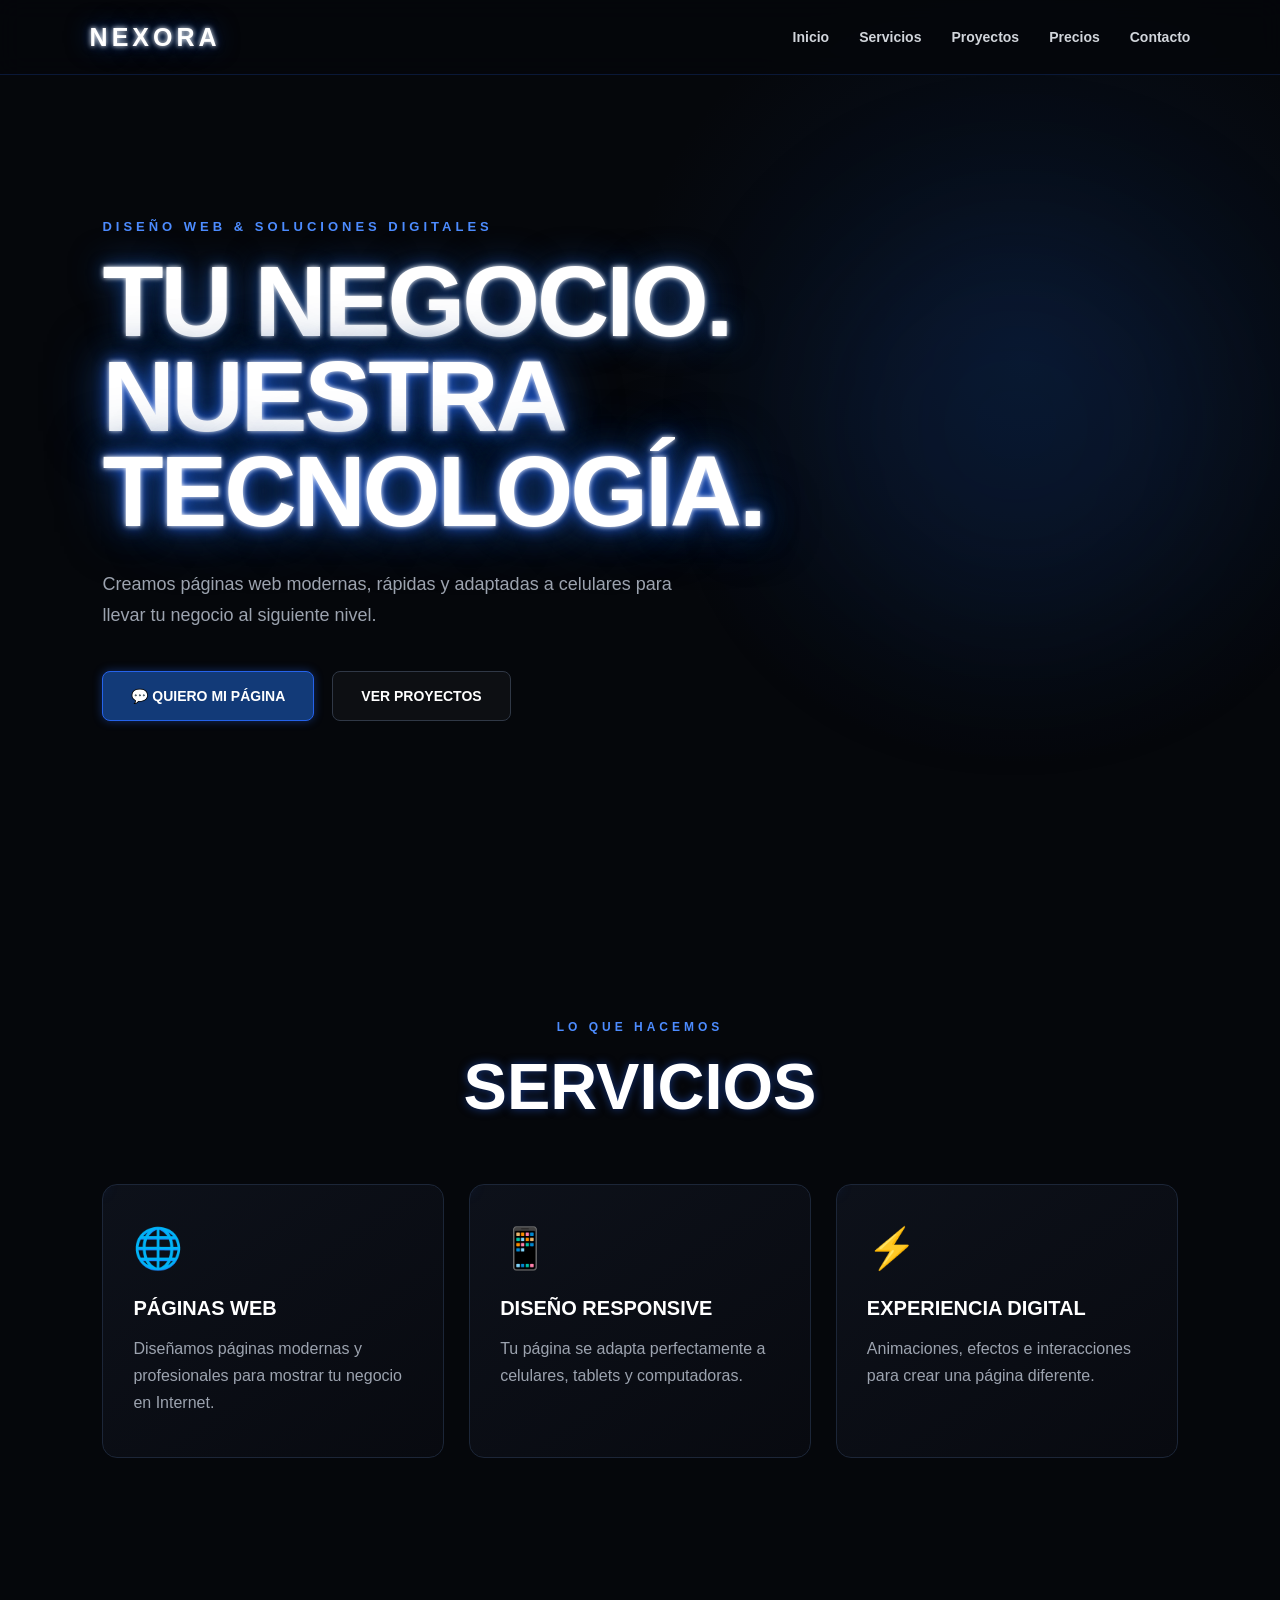
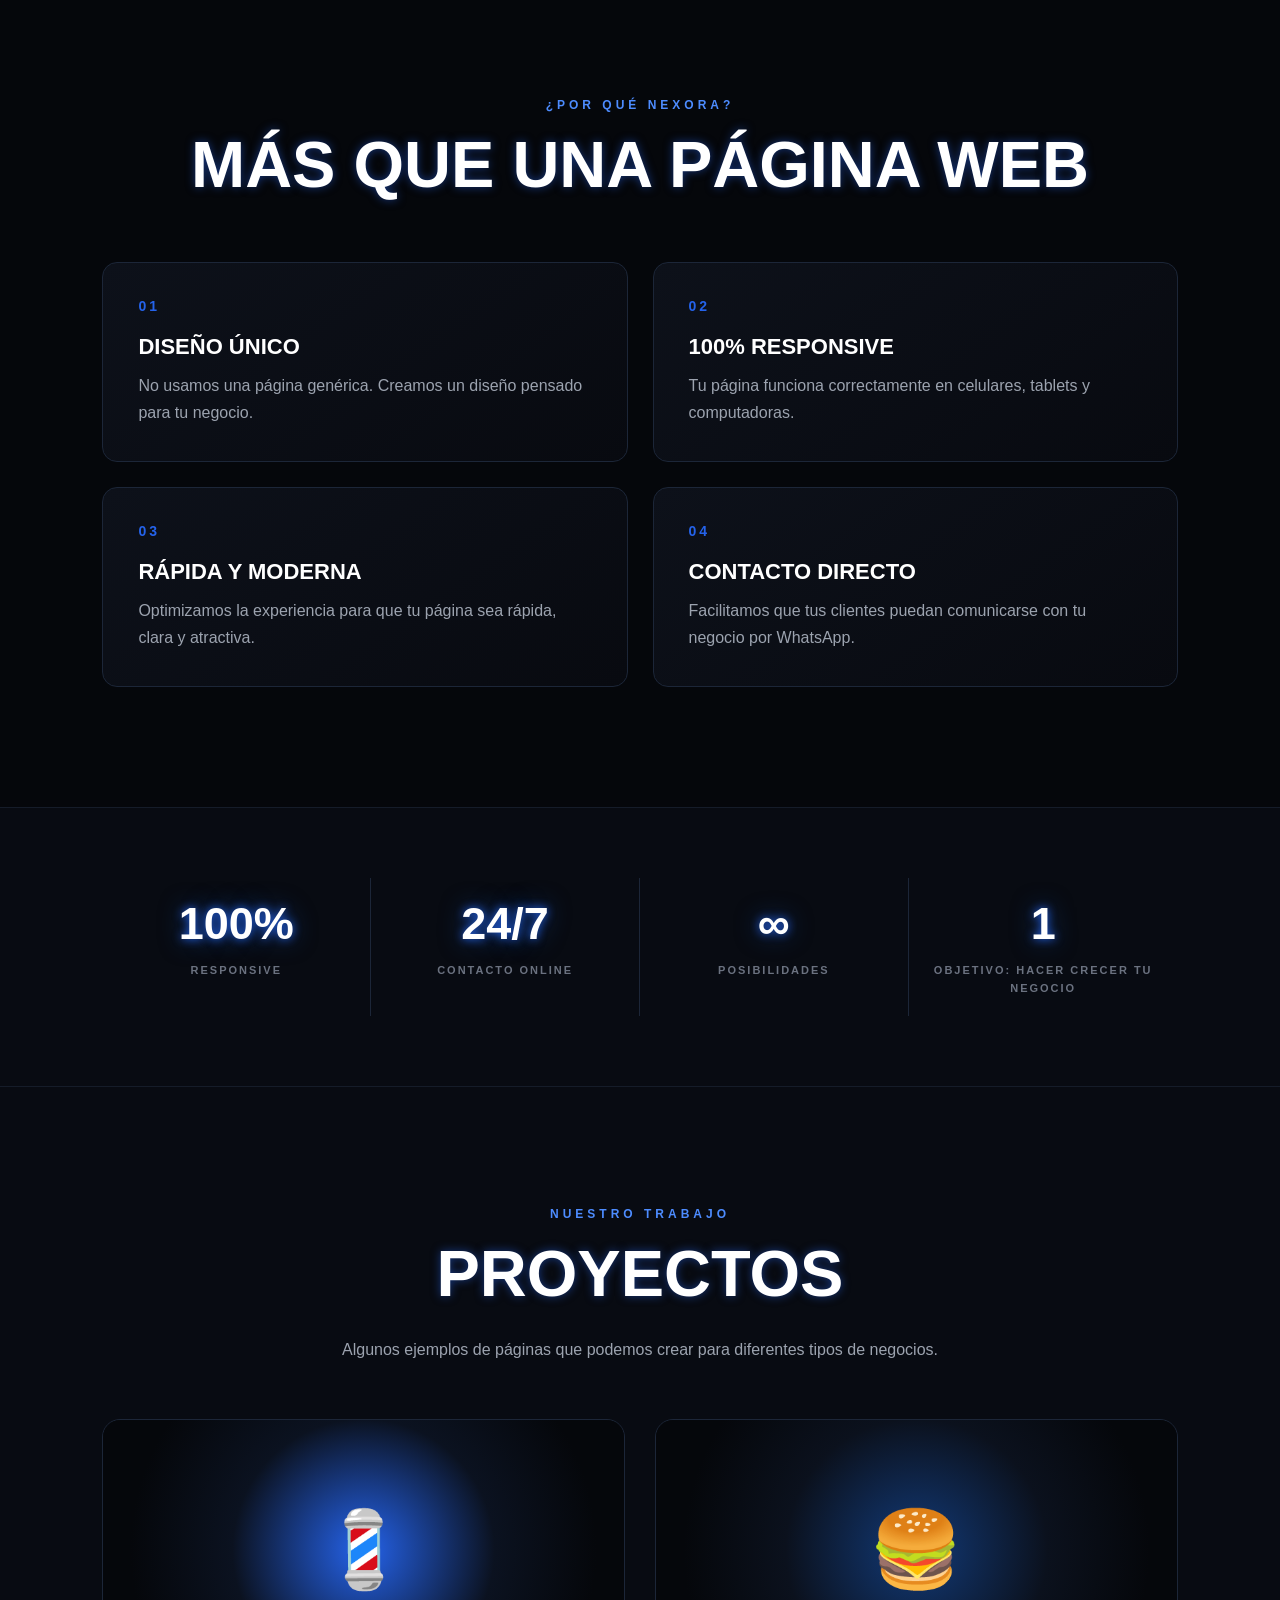
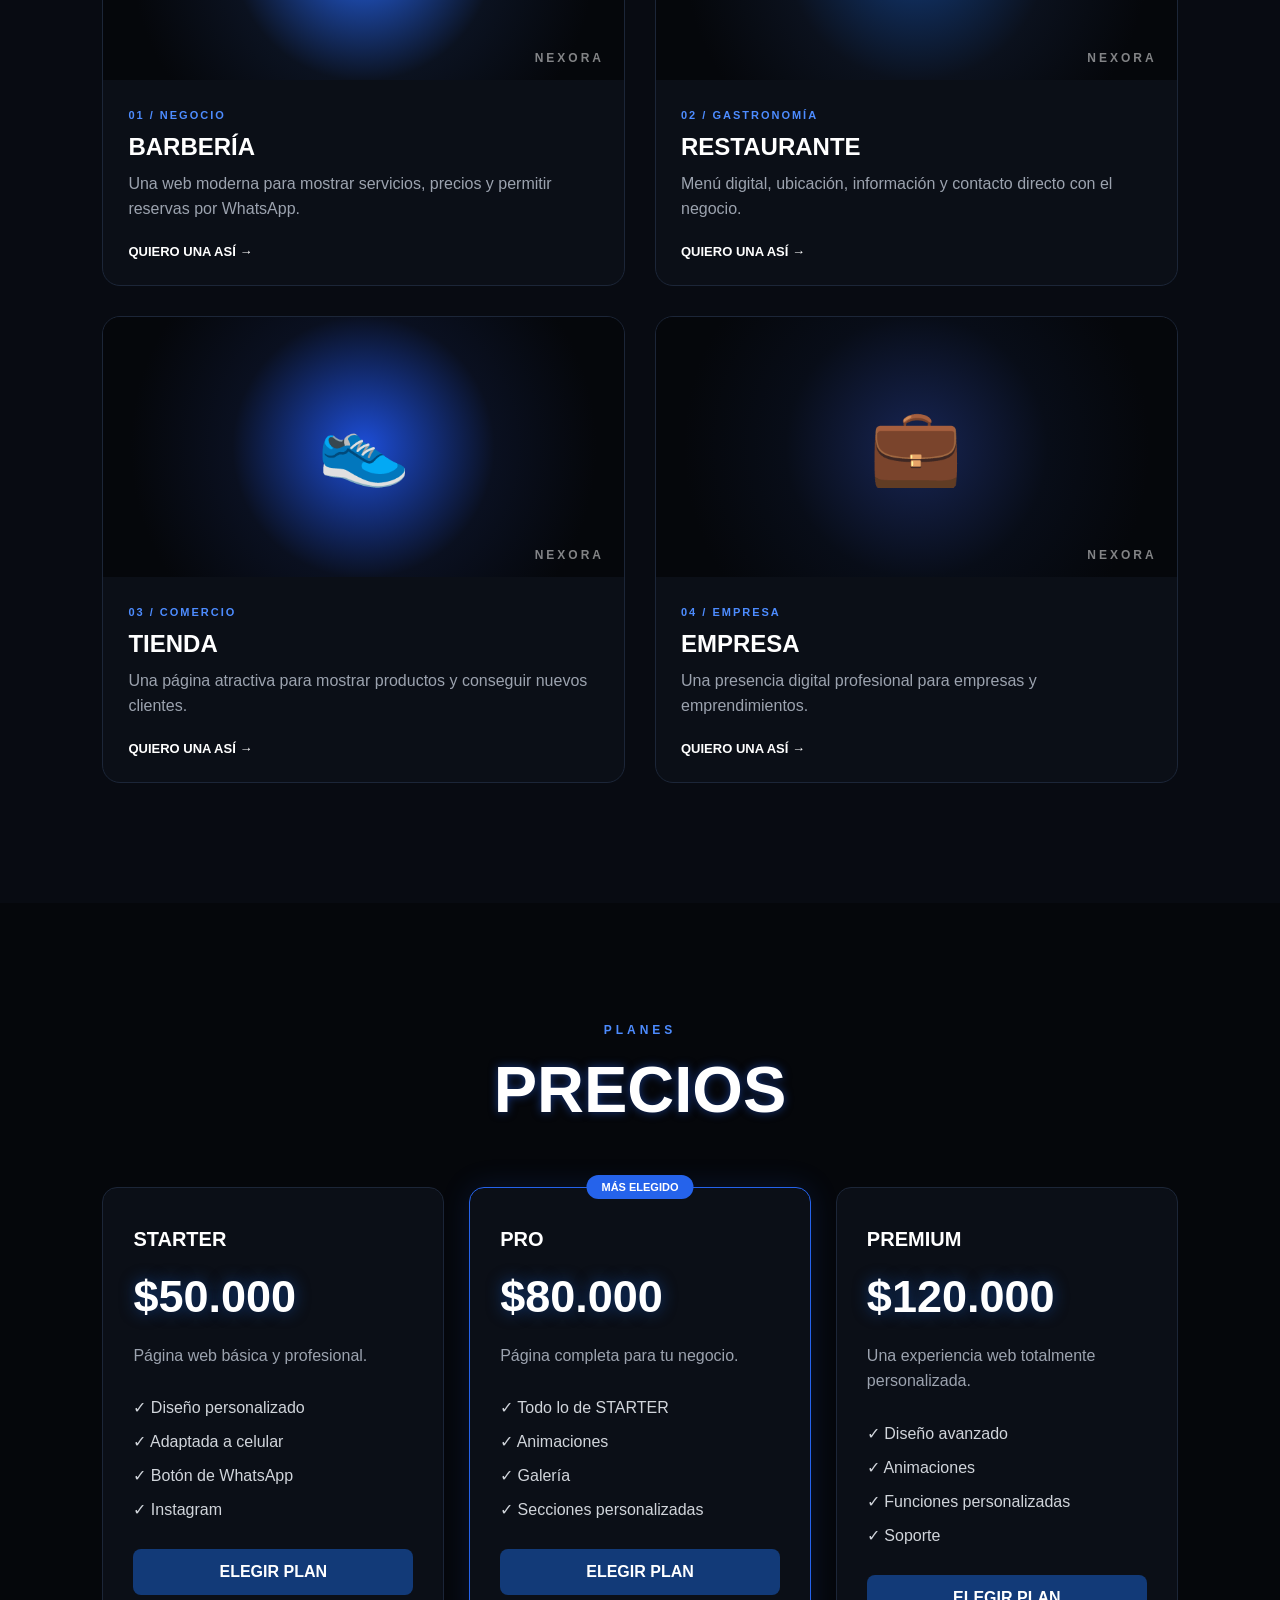
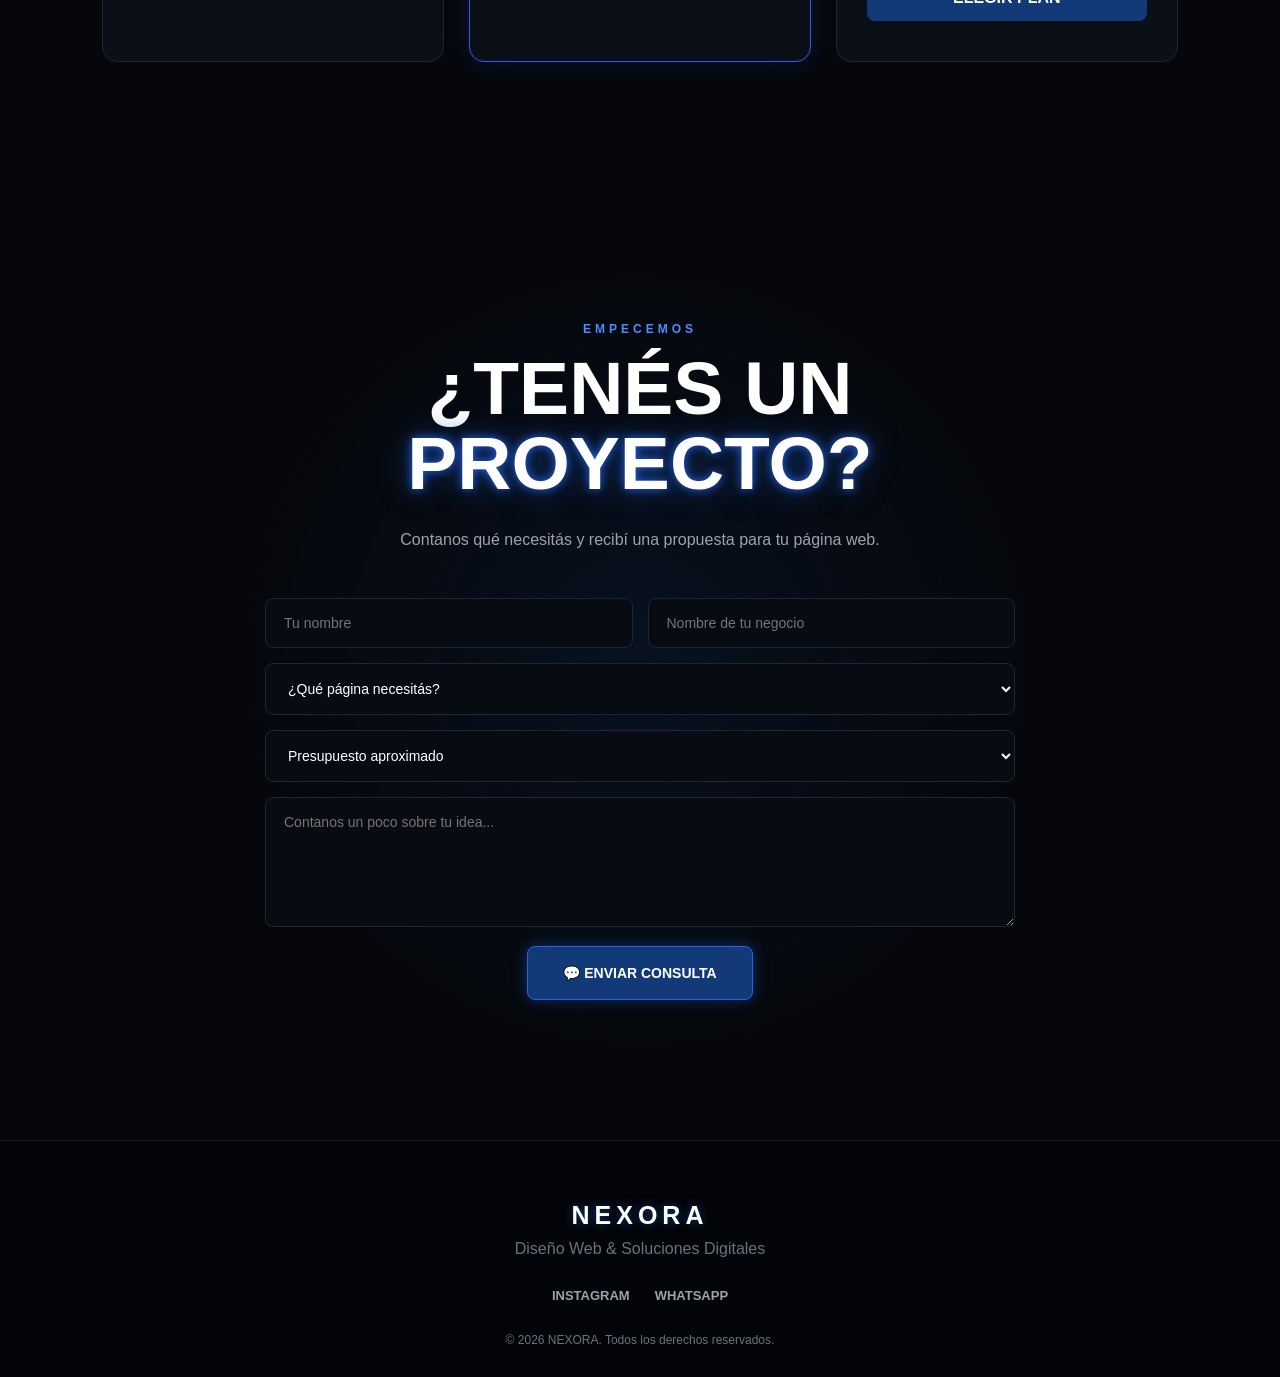
==== index.html @ 22aa5ec2 "Add files via upload" ====
<!DOCTYPE html>
<html lang="es">
<head>
    <meta charset="UTF-8">
    <meta name="viewport" content="width=device-width, initial-scale=1.0">

    <title>NEXORA | Diseño Web</title>

    <link rel="stylesheet" href="style.css">
</head>

<body>

    <!-- MENÚ -->
<header class="navbar">

    <a href="#inicio" class="logo">
        NEXORA
    </a>

    <button class="menu-toggle" id="menu-toggle">
        ☰
    </button>

    <nav id="menu">

        <a href="#inicio">Inicio</a>
        <a href="#servicios">Servicios</a>
        <a href="#proyectos">Proyectos</a>
        <a href="#precios">Precios</a>
        <a href="#contacto">Contacto</a>

    </nav>

</header>


    <!-- INICIO -->
    <main>

        <section id="inicio" class="hero">

            <div class="hero-content">

                <p class="mini-title">
                    DISEÑO WEB & SOLUCIONES DIGITALES
                </p>

                <h1>
                    TU NEGOCIO.
                    <br>
                    <span>NUESTRA TECNOLOGÍA.</span>
                </h1>

                <p class="hero-text">
                    Creamos páginas web modernas, rápidas y
                    adaptadas a celulares para llevar tu negocio
                    al siguiente nivel.
                </p>

                <div class="hero-buttons">

                    <a
                        href="https://wa.me/543813929798?text=Hola%20NEXORA,%20estoy%20interesado%20en%20crear%20una%20página%20web."
                        class="btn btn-primary"
                        target="_blank">
                        💬 QUIERO MI PÁGINA
                    </a>

                    <a href="#proyectos" class="btn btn-secondary">
                        VER PROYECTOS
                    </a>

                </div>

            </div>

            <div class="hero-glow"></div>

        </section>


        <!-- SERVICIOS -->
        <section id="servicios" class="section">

            <p class="section-label">
                LO QUE HACEMOS
            </p>

            <h2>
                SERVICIOS
            </h2>

            <div class="cards">

                <article class="card">

                    <div class="card-icon">🌐</div>

                    <h3>PÁGINAS WEB</h3>

                    <p>
                        Diseñamos páginas modernas y profesionales
                        para mostrar tu negocio en Internet.
                    </p>

                </article>


                <article class="card">

                    <div class="card-icon">📱</div>

                    <h3>DISEÑO RESPONSIVE</h3>

                    <p>
                        Tu página se adapta perfectamente a celulares,
                        tablets y computadoras.
                    </p>

                </article>


                <article class="card">

                    <div class="card-icon">⚡</div>

                    <h3>EXPERIENCIA DIGITAL</h3>

                    <p>
                        Animaciones, efectos e interacciones para
                        crear una página diferente.
                    </p>

                </article>

            </div>

        </section>

<!-- POR QUÉ NEXORA -->
<section id="ventajas" class="section advantages">

    <p class="section-label">
        ¿POR QUÉ NEXORA?
    </p>

    <h2>
        MÁS QUE UNA PÁGINA WEB
    </h2>

    <div class="advantages-grid">

        <article class="advantage">
            <div class="advantage-number">01</div>
            <h3>DISEÑO ÚNICO</h3>
            <p>
                No usamos una página genérica.
                Creamos un diseño pensado para tu negocio.
            </p>
        </article>

        <article class="advantage">
            <div class="advantage-number">02</div>
            <h3>100% RESPONSIVE</h3>
            <p>
                Tu página funciona correctamente en celulares,
                tablets y computadoras.
            </p>
        </article>

        <article class="advantage">
            <div class="advantage-number">03</div>
            <h3>RÁPIDA Y MODERNA</h3>
            <p>
                Optimizamos la experiencia para que tu página
                sea rápida, clara y atractiva.
            </p>
        </article>

        <article class="advantage">
            <div class="advantage-number">04</div>
            <h3>CONTACTO DIRECTO</h3>
            <p>
                Facilitamos que tus clientes puedan comunicarse
                con tu negocio por WhatsApp.
            </p>
        </article>

    </div>

</section>

<!-- ESTADÍSTICAS -->
<section class="stats">

    <div class="stat">
        <strong>100%</strong>
        <span>RESPONSIVE</span>
    </div>

    <div class="stat">
        <strong>24/7</strong>
        <span>CONTACTO ONLINE</span>
    </div>

    <div class="stat">
        <strong>∞</strong>
        <span>POSIBILIDADES</span>
    </div>

    <div class="stat">
        <strong>1</strong>
        <span>OBJETIVO: HACER CRECER TU NEGOCIO</span>
    </div>

</section>

        <!-- PROYECTOS -->
        <section id="proyectos" class="section projects">

    <p class="section-label">
        NUESTRO TRABAJO
    </p>

    <h2>
        PROYECTOS
    </h2>

    <p class="projects-description">
        Algunos ejemplos de páginas que podemos crear para diferentes tipos de negocios.
    </p>

    <div class="projects-grid">

        <article class="project">
            <div class="project-image barber">
                💈
            </div>

            <div class="project-content">
                <span>01 / NEGOCIO</span>
                <h3>BARBERÍA</h3>

                <p>
                    Una web moderna para mostrar servicios,
                    precios y permitir reservas por WhatsApp.
                </p>

                <a href="#contacto">
                    QUIERO UNA ASÍ →
                </a>
            </div>
        </article>


        <article class="project">
            <div class="project-image restaurant">
                🍔
            </div>

            <div class="project-content">
                <span>02 / GASTRONOMÍA</span>
                <h3>RESTAURANTE</h3>

                <p>
                    Menú digital, ubicación, información
                    y contacto directo con el negocio.
                </p>

                <a href="#contacto">
                    QUIERO UNA ASÍ →
                </a>
            </div>
        </article>


        <article class="project">
            <div class="project-image store">
                👟
            </div>

            <div class="project-content">
                <span>03 / COMERCIO</span>
                <h3>TIENDA</h3>

                <p>
                    Una página atractiva para mostrar productos
                    y conseguir nuevos clientes.
                </p>

                <a href="#contacto">
                    QUIERO UNA ASÍ →
                </a>
            </div>
        </article>


        <article class="project">
            <div class="project-image business">
                💼
            </div>

            <div class="project-content">
                <span>04 / EMPRESA</span>
                <h3>EMPRESA</h3>

                <p>
                    Una presencia digital profesional para
                    empresas y emprendimientos.
                </p>

                <a href="#contacto">
                    QUIERO UNA ASÍ →
                </a>
            </div>
        </article>

    </div>

</section>

        <!-- PRECIOS -->
        <section id="precios" class="section">

            <p class="section-label">
                PLANES
            </p>

            <h2>
                PRECIOS
            </h2>

            <div class="pricing">

                <article class="price-card">

                    <h3>STARTER</h3>

                    <div class="price">
                        $50.000
                    </div>

                    <p>
                        Página web básica y profesional.
                    </p>

                    <ul>
                        <li>✓ Diseño personalizado</li>
                        <li>✓ Adaptada a celular</li>
                        <li>✓ Botón de WhatsApp</li>
                        <li>✓ Instagram</li>
                    </ul>

                    <a
                        href="https://wa.me/543813929798?text=Hola%20NEXORA,%20me%20interesa%20el%20plan%20STARTER."
                        target="_blank"
                        class="price-button">
                        ELEGIR PLAN
                    </a>

                </article>


                <article class="price-card featured">

                    <div class="popular">
                        MÁS ELEGIDO
                    </div>

                    <h3>PRO</h3>

                    <div class="price">
                        $80.000
                    </div>

                    <p>
                        Página completa para tu negocio.
                    </p>

                    <ul>
                        <li>✓ Todo lo de STARTER</li>
                        <li>✓ Animaciones</li>
                        <li>✓ Galería</li>
                        <li>✓ Secciones personalizadas</li>
                    </ul>

                    <a
                        href="https://wa.me/543813929798?text=Hola%20NEXORA,%20me%20interesa%20el%20plan%20PRO."
                        target="_blank"
                        class="price-button">
                        ELEGIR PLAN
                    </a>

                </article>


                <article class="price-card">

                    <h3>PREMIUM</h3>

                    <div class="price">
                        $120.000
                    </div>

                    <p>
                        Una experiencia web totalmente personalizada.
                    </p>

                    <ul>
                        <li>✓ Diseño avanzado</li>
                        <li>✓ Animaciones</li>
                        <li>✓ Funciones personalizadas</li>
                        <li>✓ Soporte</li>
                    </ul>

                    <a
                        href="https://wa.me/543813929798?text=Hola%20NEXORA,%20me%20interesa%20el%20plan%20PREMIUM."
                        target="_blank"
                        class="price-button">
                        ELEGIR PLAN
                    </a>

                </article>

            </div>

        </section>

        <!-- CONTACTO -->
<section id="contacto" class="contact">

    <p class="section-label">
        EMPECEMOS
    </p>

    <h2>
        ¿TENÉS UN
        <span>PROYECTO?</span>
    </h2>

    <p>
        Contanos qué necesitás y recibí una propuesta
        para tu página web.
    </p>

    <form id="contact-form" class="contact-form">

        <div class="form-row">

            <input
                type="text"
                id="nombre"
                placeholder="Tu nombre"
                required>

            <input
                type="text"
                id="negocio"
                placeholder="Nombre de tu negocio"
                required>

        </div>

        <select id="tipo" required>

            <option value="" disabled selected>
                ¿Qué página necesitás?
            </option>

            <option value="Página para negocio">
                Página para negocio
            </option>

            <option value="Tienda online">
                Tienda online
            </option>

            <option value="Landing page">
                Landing page
            </option>

            <option value="Página personalizada">
                Página personalizada
            </option>

        </select>

        <select id="presupuesto" required>

            <option value="" disabled selected>
                Presupuesto aproximado
            </option>

            <option value="$50.000">
                Hasta $50.000
            </option>

            <option value="$80.000">
                Hasta $80.000
            </option>

            <option value="$120.000">
                Hasta $120.000
            </option>

            <option value="A consultar">
                A consultar
            </option>

        </select>

        <textarea
            id="mensaje"
            placeholder="Contanos un poco sobre tu idea..."
            rows="5"
            required></textarea>

        <button type="submit" class="contact-button">
            💬 ENVIAR CONSULTA
        </button>

    </form>

</section>
    </main>


    <!-- PIE DE PÁGINA -->
    <footer>

        <div class="footer-logo">
            NEXORA
        </div>

        <p>
            Diseño Web & Soluciones Digitales
        </p>

        <div class="social">

            <a
                href="#"
                target="_blank">
                INSTAGRAM
            </a>

            <a
                href="https://wa.me/543813929798"
                target="_blank">
                WHATSAPP
            </a>

        </div>

        <p class="copyright">
            © 2026 NEXORA. Todos los derechos reservados.
        </p>

    </footer>


    <script src="script.js"></script>

</body>
</html>
---- style.css ----
/* =========================
   NEXORA - DISEÑO PRINCIPAL
   ========================= */

* {
    margin: 0;
    padding: 0;
    box-sizing: border-box;
    scroll-behavior: smooth;
}

body {
    font-family: Arial, Helvetica, sans-serif;
    background: #05070b;
    color: #ffffff;
    overflow-x: hidden;
}

/* =========================
   COLORES
   ========================= */

:root {
    --negro: #05070b;
    --negro-2: #0a0d14;
    --azul: #123a78;
    --azul-claro: #2563eb;
    --blanco: #ffffff;
    --gris: #9ca3af;
}


/* =========================
   MENÚ
   ========================= */

.navbar {
    position: fixed;
    top: 0;
    left: 0;
    width: 100%;
    height: 75px;

    display: flex;
    align-items: center;
    justify-content: space-between;

    padding: 0 7%;

    background: rgba(5, 7, 11, 0.85);
    backdrop-filter: blur(12px);

    border-bottom: 1px solid rgba(37, 99, 235, 0.2);

    z-index: 1000;
}

.logo {
    text-decoration: none;
    color: white;

    font-size: 25px;
    font-weight: 900;
    letter-spacing: 4px;

    text-shadow:
        0 0 5px #ffffff,
        0 0 10px #123a78,
        0 0 25px #123a78;

    transition: 0.3s;
}

.logo:hover {
    transform: scale(1.08);

    text-shadow:
        0 0 8px #ffffff,
        0 0 20px #2563eb,
        0 0 40px #123a78;
}

.navbar nav {
    display: flex;
    gap: 30px;
}

.navbar nav a {
    color: #d1d5db;
    text-decoration: none;

    font-size: 14px;
    font-weight: bold;

    transition: 0.3s;
}

.navbar nav a:hover {
    color: white;

    text-shadow:
        0 0 8px #2563eb,
        0 0 15px #123a78;
}


/* =========================
   HERO
   ========================= */

.hero {
    min-height: 100vh;

    display: flex;
    align-items: center;

    padding: 120px 8% 80px;

    position: relative;

    background:
        radial-gradient(
            circle at 80% 40%,
            rgba(18, 58, 120, 0.25),
            transparent 35%
        ),
        #05070b;
}

.hero-content {
    max-width: 850px;
    position: relative;
    z-index: 2;
}

.mini-title {
    color: #4d8cff;

    font-size: 13px;
    font-weight: bold;
    letter-spacing: 4px;

    margin-bottom: 20px;
}

.hero h1 {
    font-size: clamp(50px, 8vw, 100px);
    line-height: 0.95;

    font-weight: 900;
    letter-spacing: -3px;

    margin-bottom: 30px;

    text-shadow:
        0 0 5px #ffffff,
        0 0 15px #123a78,
        0 0 35px #123a78;
}

.hero h1 span {
    color: #ffffff;

    text-shadow:
        0 0 5px #ffffff,
        0 0 15px #2563eb,
        0 0 35px #123a78,
        0 0 60px #123a78;

    animation: led 2s infinite alternate;
}

@keyframes led {

    from {
        text-shadow:
            0 0 5px #ffffff,
            0 0 10px #123a78,
            0 0 20px #123a78;
    }

    to {
        text-shadow:
            0 0 8px #ffffff,
            0 0 20px #2563eb,
            0 0 40px #123a78,
            0 0 65px #123a78;
    }
}

.hero-text {
    max-width: 600px;

    color: #9ca3af;

    font-size: 18px;
    line-height: 1.7;

    margin-bottom: 40px;
}


/* =========================
   BOTONES
   ========================= */

.hero-buttons {
    display: flex;
    gap: 18px;
    flex-wrap: wrap;
}

.btn {
    display: inline-block;

    padding: 16px 28px;

    border-radius: 8px;

    text-decoration: none;

    font-weight: bold;
    font-size: 14px;

    transition: 0.3s;

    cursor: pointer;
}

.btn-primary {
    color: white;

    background: #123a78;

    border: 1px solid #2563eb;

    box-shadow:
        0 0 10px rgba(37, 99, 235, 0.4);
}

.btn-primary:hover {
    transform: translateY(-5px) scale(1.03);

    background: #2563eb;

    box-shadow:
        0 0 15px #2563eb,
        0 0 35px rgba(37, 99, 235, 0.5);
}

.btn-secondary {
    color: white;

    border: 1px solid #303846;

    background: rgba(255, 255, 255, 0.03);
}

.btn-secondary:hover {
    transform: translateY(-5px);

    border-color: #2563eb;

    box-shadow:
        0 0 20px rgba(37, 99, 235, 0.3);
}


/* =========================
   EFECTO DE LUZ
   ========================= */

.hero-glow {
    position: absolute;

    width: 400px;
    height: 400px;

    right: 5%;
    top: 25%;

    border-radius: 50%;

    background: rgba(18, 58, 120, 0.15);

    filter: blur(80px);

    animation: floatingGlow 5s infinite alternate;
}

@keyframes floatingGlow {

    from {
        transform: translateY(-20px);
    }

    to {
        transform: translateY(30px);
    }
}


/* =========================
   SECCIONES
   ========================= */

.section {
    padding: 120px 8%;

    background: #05070b;
}

.section-label {
    text-align: center;

    color: #4d8cff;

    font-size: 12px;
    font-weight: bold;

    letter-spacing: 4px;

    margin-bottom: 15px;
}

.section h2 {
    text-align: center;

    font-size: clamp(40px, 6vw, 65px);

    margin-bottom: 60px;

    text-shadow:
        0 0 10px rgba(37, 99, 235, 0.5);
}


/* =========================
   TARJETAS DE SERVICIOS
   ========================= */

.cards {
    display: grid;

    grid-template-columns:
        repeat(3, 1fr);

    gap: 25px;

    max-width: 1200px;

    margin: auto;
}

.card {
    padding: 40px 30px;

    background:
        linear-gradient(
            145deg,
            #0d111a,
            #080a10
        );

    border: 1px solid #1c2638;

    border-radius: 15px;

    transition: 0.4s;

    position: relative;

    overflow: hidden;
}

.card::before {
    content: "";

    position: absolute;

    width: 100%;
    height: 2px;

    top: 0;
    left: -100%;

    background: #2563eb;

    box-shadow: 0 0 15px #2563eb;

    transition: 0.5s;
}

.card:hover::before {
    left: 0;
}

.card:hover {
    transform: translateY(-12px);

    border-color: #2563eb;

    box-shadow:
        0 10px 40px rgba(18, 58, 120, 0.25);
}

.card-icon {
    font-size: 40px;
    margin-bottom: 25px;
}

.card h3 {
    font-size: 20px;
    margin-bottom: 15px;
}

.card p {
    color: #9ca3af;
    line-height: 1.7;
}


/* =========================
   PROYECTOS
   ========================= */

.projects {
    background: #080b12;
}

.projects-description {
    max-width: 650px;
    margin: -35px auto 55px;
    text-align: center;
    color: #9ca3af;
    line-height: 1.7;
}

.projects-grid {
    display: grid;
    grid-template-columns: repeat(2, 1fr);
    gap: 30px;
    max-width: 1100px;
    margin: auto;
}

.project {
    background: #0b0f17;
    border: 1px solid #1c2638;
    border-radius: 18px;
    overflow: hidden;
    transition: 0.4s;
    position: relative;
}

.project:hover {
    transform: translateY(-12px);
    border-color: #2563eb;

    box-shadow:
        0 15px 45px rgba(37, 99, 235, 0.25);
}


/* IMAGEN / DEMO */

.project-image {
    height: 260px;

    display: flex;
    align-items: center;
    justify-content: center;

    font-size: 75px;

    position: relative;
    overflow: hidden;
}

.project-image::after {
    content: "NEXORA";
    
    position: absolute;

    bottom: 15px;
    right: 20px;

    font-size: 12px;
    font-weight: bold;
    letter-spacing: 3px;

    color: rgba(255,255,255,0.5);
}


/* DIFERENTES DISEÑOS */

.barber {
    background:
        radial-gradient(
            circle at center,
            #2563eb,
            #0b1220 45%,
            #05070b 80%
        );
}

.restaurant {
    background:
        radial-gradient(
            circle at center,
            #123a78,
            #0b111d 45%,
            #05070b 80%
        );
}

.store {
    background:
        radial-gradient(
            circle at center,
            #1d4ed8,
            #0a1020 45%,
            #05070b 80%
        );
}

.business {
    background:
        radial-gradient(
            circle at center,
            #172554,
            #080d18 45%,
            #05070b 80%
        );
}


/* CONTENIDO */

.project-content {
    padding: 25px;
}

.project-content span {
    color: #4d8cff;

    font-size: 11px;
    font-weight: bold;

    letter-spacing: 2px;
}

.project-content h3 {
    font-size: 24px;
    margin: 10px 0;
}

.project-content p {
    color: #9ca3af;
    line-height: 1.6;
    margin-bottom: 20px;
}

.project-content a {
    color: white;

    text-decoration: none;

    font-size: 13px;
    font-weight: bold;

    transition: 0.3s;
}

.project-content a:hover {
    color: #4d8cff;

    text-shadow:
        0 0 10px #2563eb;
}


/* EFECTO DE LUZ */

.project:hover .project-image {
    box-shadow:
        inset 0 0 60px rgba(37, 99, 235, 0.25);
}

.project:hover .project-image {
    transform: scale(1.02);
    transition: 0.5s;
}

/* =========================
   PRECIOS
   ========================= */

.pricing {
    display: grid;

    grid-template-columns:
        repeat(3, 1fr);

    gap: 25px;

    max-width: 1200px;

    margin: auto;
}

.price-card {
    position: relative;

    padding: 40px 30px;

    background: #0b0f17;

    border: 1px solid #1c2638;

    border-radius: 15px;

    transition: 0.4s;
}

.price-card:hover {
    transform: translateY(-10px);

    border-color: #2563eb;

    box-shadow:
        0 10px 40px rgba(37, 99, 235, 0.2);
}

.price-card.featured {
    border-color: #2563eb;

    box-shadow:
        0 0 30px rgba(37, 99, 235, 0.15);
}

.popular {
    position: absolute;

    top: -13px;
    left: 50%;

    transform: translateX(-50%);

    background: #2563eb;

    padding: 6px 15px;

    border-radius: 20px;

    font-size: 11px;
    font-weight: bold;
}

.price-card h3 {
    font-size: 20px;
}

.price {
    font-size: 45px;

    font-weight: 900;

    margin: 20px 0;

    color: white;

    text-shadow:
        0 0 15px #123a78;
}

.price-card p {
    color: #9ca3af;

    line-height: 1.6;
}

.price-card ul {
    list-style: none;

    margin: 30px 0;
}

.price-card li {
    margin: 15px 0;

    color: #d1d5db;
}

.price-button {
    display: block;

    text-align: center;

    padding: 14px;

    border-radius: 8px;

    background: #123a78;

    color: white;

    text-decoration: none;

    font-weight: bold;

    transition: 0.3s;
}

.price-button:hover {
    background: #2563eb;

    box-shadow:
        0 0 20px rgba(37, 99, 235, 0.6);

    transform: scale(1.03);
}


/* =========================
   CONTACTO
   ========================= */

.contact {
    text-align: center;

    padding: 140px 8%;

    background:
        radial-gradient(
            circle at center,
            rgba(18, 58, 120, 0.2),
            transparent 50%
        ),
        #05070b;
}

.contact h2 {
    max-width: 850px;

    margin: 0 auto 25px;

    font-size: clamp(40px, 7vw, 75px);

    line-height: 1;
}

.contact h2 span {
    color: #ffffff;

    text-shadow:
        0 0 10px #2563eb,
        0 0 30px #123a78;
}

.contact > p:not(.section-label) {
    max-width: 600px;

    margin: 0 auto 40px;

    color: #9ca3af;

    line-height: 1.7;
}

.contact-button {
    display: inline-block;

    padding: 18px 35px;

    background: #123a78;

    color: white;

    text-decoration: none;

    font-weight: bold;

    border-radius: 8px;

    border: 1px solid #2563eb;

    transition: 0.3s;

    box-shadow:
        0 0 15px rgba(37, 99, 235, 0.4);
}

.contact-button:hover {
    transform: scale(1.06);

    background: #2563eb;

    box-shadow:
        0 0 20px #2563eb,
        0 0 45px rgba(37, 99, 235, 0.4);
}


/* =========================
   FOOTER
   ========================= */

footer {
    padding: 60px 8% 30px;

    text-align: center;

    background: #030407;

    border-top: 1px solid #151c29;
}

.footer-logo {
    font-size: 25px;

    font-weight: 900;

    letter-spacing: 5px;

    margin-bottom: 10px;

    text-shadow:
        0 0 10px #123a78;
}

footer > p {
    color: #6b7280;
}

.social {
    display: flex;

    justify-content: center;

    gap: 25px;

    margin: 30px 0;
}

.social a {
    color: #9ca3af;

    text-decoration: none;

    font-size: 13px;

    font-weight: bold;

    transition: 0.3s;
}

.social a:hover {
    color: #2563eb;

    text-shadow:
        0 0 10px #2563eb;
}

.copyright {
    font-size: 12px;

    margin-top: 30px;
}


/* =========================
   CELULARES
   ========================= */

@media (max-width: 900px) {
.cards,
.projects-grid,
.pricing {
    grid-template-columns: 1fr;
}
    .navbar {
        padding: 0 5%;
    }

    .navbar nav {
        gap: 12px;
    }

    .navbar nav a {
        font-size: 11px;
    }

    .cards,
    .projects-grid,
    .pricing {
        grid-template-columns: 1fr;
    }

    .hero {
        padding-left: 6%;
        padding-right: 6%;
    }

    .hero h1 {
        letter-spacing: -2px;
    }

}

@media (max-width: 600px) {

    .navbar {
        height: auto;

        padding: 20px;

        flex-direction: column;

        gap: 15px;
    }

    .navbar nav {
        flex-wrap: wrap;

        justify-content: center;
    }

    .hero {
        padding-top: 160px;
    }

    .hero-buttons {
        flex-direction: column;
    }

    .btn {
        text-align: center;
    }

    .section {
        padding: 90px 6%;
    }

}
/* =========================
   POR QUÉ NEXORA
   ========================= */

.advantages {
    background: #05070b;
}

.advantages-grid {
    max-width: 1100px;
    margin: auto;

    display: grid;
    grid-template-columns: repeat(2, 1fr);

    gap: 25px;
}

.advantage {
    position: relative;

    padding: 35px;

    background: linear-gradient(
        145deg,
        #0d111a,
        #080a10
    );

    border: 1px solid #1c2638;
    border-radius: 15px;

    overflow: hidden;

    transition: 0.4s;
}

.advantage:hover {
    transform: translateY(-8px);

    border-color: #2563eb;

    box-shadow:
        0 10px 40px rgba(37, 99, 235, 0.2);
}

.advantage-number {
    font-size: 14px;
    font-weight: bold;

    color: #2563eb;

    letter-spacing: 3px;

    margin-bottom: 20px;
}

.advantage h3 {
    font-size: 22px;
    margin-bottom: 12px;
}

.advantage p {
    color: #9ca3af;
    line-height: 1.7;
}


/* Línea LED */

.advantage::before {
    content: "";

    position: absolute;

    left: 0;
    top: 0;

    width: 0;
    height: 2px;

    background: #2563eb;

    box-shadow: 0 0 15px #2563eb;

    transition: 0.5s;
}

.advantage:hover::before {
    width: 100%;
}


/* CELULAR */

@media (max-width: 900px) {

    .advantages-grid {
        grid-template-columns: 1fr;
    }

}
/* =========================
   FORMULARIO DE CONTACTO
   ========================= */

.contact-form {
    max-width: 750px;
    margin: 45px auto 0;
}

.form-row {
    display: grid;
    grid-template-columns: 1fr 1fr;
    gap: 15px;
}

.contact-form input,
.contact-form select,
.contact-form textarea {
    width: 100%;

    padding: 16px 18px;
    margin-bottom: 15px;

    background: #080b12;
    color: white;

    border: 1px solid #1c2638;
    border-radius: 8px;

    outline: none;

    font-family: inherit;
    font-size: 14px;

    transition: 0.3s;
}

.contact-form input:focus,
.contact-form select:focus,
.contact-form textarea:focus {
    border-color: #2563eb;

    box-shadow:
        0 0 15px rgba(37, 99, 235, 0.2);
}

.contact-form textarea {
    resize: vertical;
    min-height: 130px;
}

.contact-form select {
    cursor: pointer;
}

.contact-form option {
    background: #080b12;
    color: white;
}

.contact-form .contact-button {
    border: 1px solid #2563eb;
    cursor: pointer;
    font-family: inherit;
    font-size: 14px;
}


/* CELULAR */

@media (max-width: 600px) {

    .form-row {
        grid-template-columns: 1fr;
    }

}
/* =========================
   MENÚ MÓVIL
   ========================= */

.menu-toggle {
    display: none;

    background: transparent;
    border: none;

    color: white;

    font-size: 28px;

    cursor: pointer;

    transition: 0.3s;
}

.menu-toggle:hover {
    color: #2563eb;

    text-shadow:
        0 0 10px #2563eb;
}


/* CELULAR */

@media (max-width: 600px) {

    .navbar {
        position: fixed;

        height: 70px;

        padding: 0 20px;

        flex-direction: row;

        justify-content: space-between;
    }

    .menu-toggle {
        display: block;
    }

    .navbar nav {
        position: absolute;

        top: 70px;
        left: 0;

        width: 100%;

        display: flex;
        flex-direction: column;

        gap: 0;

        background: rgba(5, 7, 11, 0.97);

        border-bottom: 1px solid #1c2638;

        max-height: 0;

        overflow: hidden;

        transition: 0.4s ease;
    }

    .navbar nav.active {
        max-height: 350px;
    }

    .navbar nav a {
        width: 100%;

        padding: 18px;

        text-align: center;

        border-bottom: 1px solid #151c29;
    }

    .navbar nav a:hover {
        background: rgba(37, 99, 235, 0.1);
    }

}
/* =========================
   ESTADÍSTICAS
   ========================= */

.stats {
    display: grid;
    grid-template-columns: repeat(4, 1fr);

    padding: 70px 8%;

    background: #080b12;

    border-top: 1px solid #151c29;
    border-bottom: 1px solid #151c29;
}

.stat {
    text-align: center;

    padding: 20px;

    border-right: 1px solid #1c2638;
}

.stat:last-child {
    border-right: none;
}

.stat strong {
    display: block;

    font-size: 45px;
    font-weight: 900;

    color: white;

    text-shadow:
        0 0 10px #2563eb,
        0 0 25px #123a78;

    margin-bottom: 10px;
}

.stat span {
    color: #6b7280;

    font-size: 11px;
    font-weight: bold;

    letter-spacing: 2px;
}


/* CELULAR */

@media (max-width: 700px) {

    .stats {
        grid-template-columns: repeat(2, 1fr);
    }

    .stat {
        border-right: none;
        border-bottom: 1px solid #1c2638;
    }

}
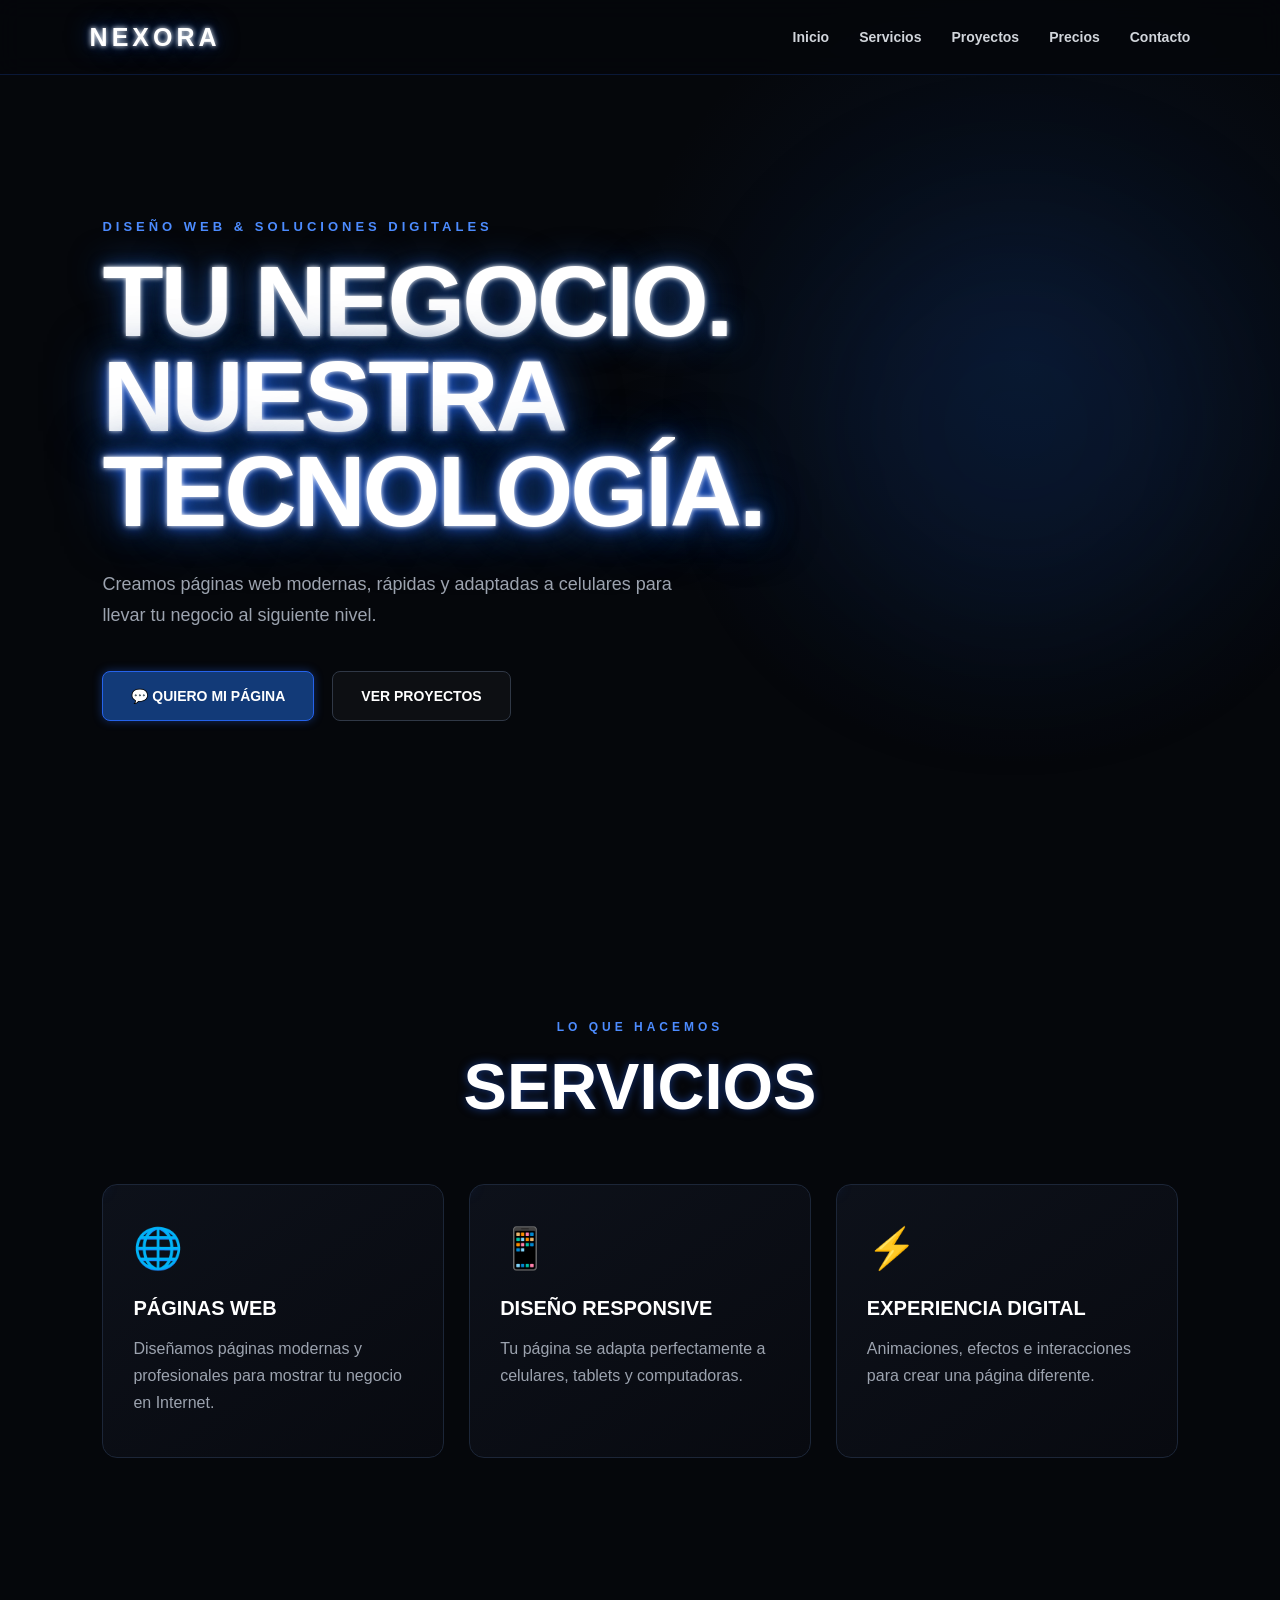
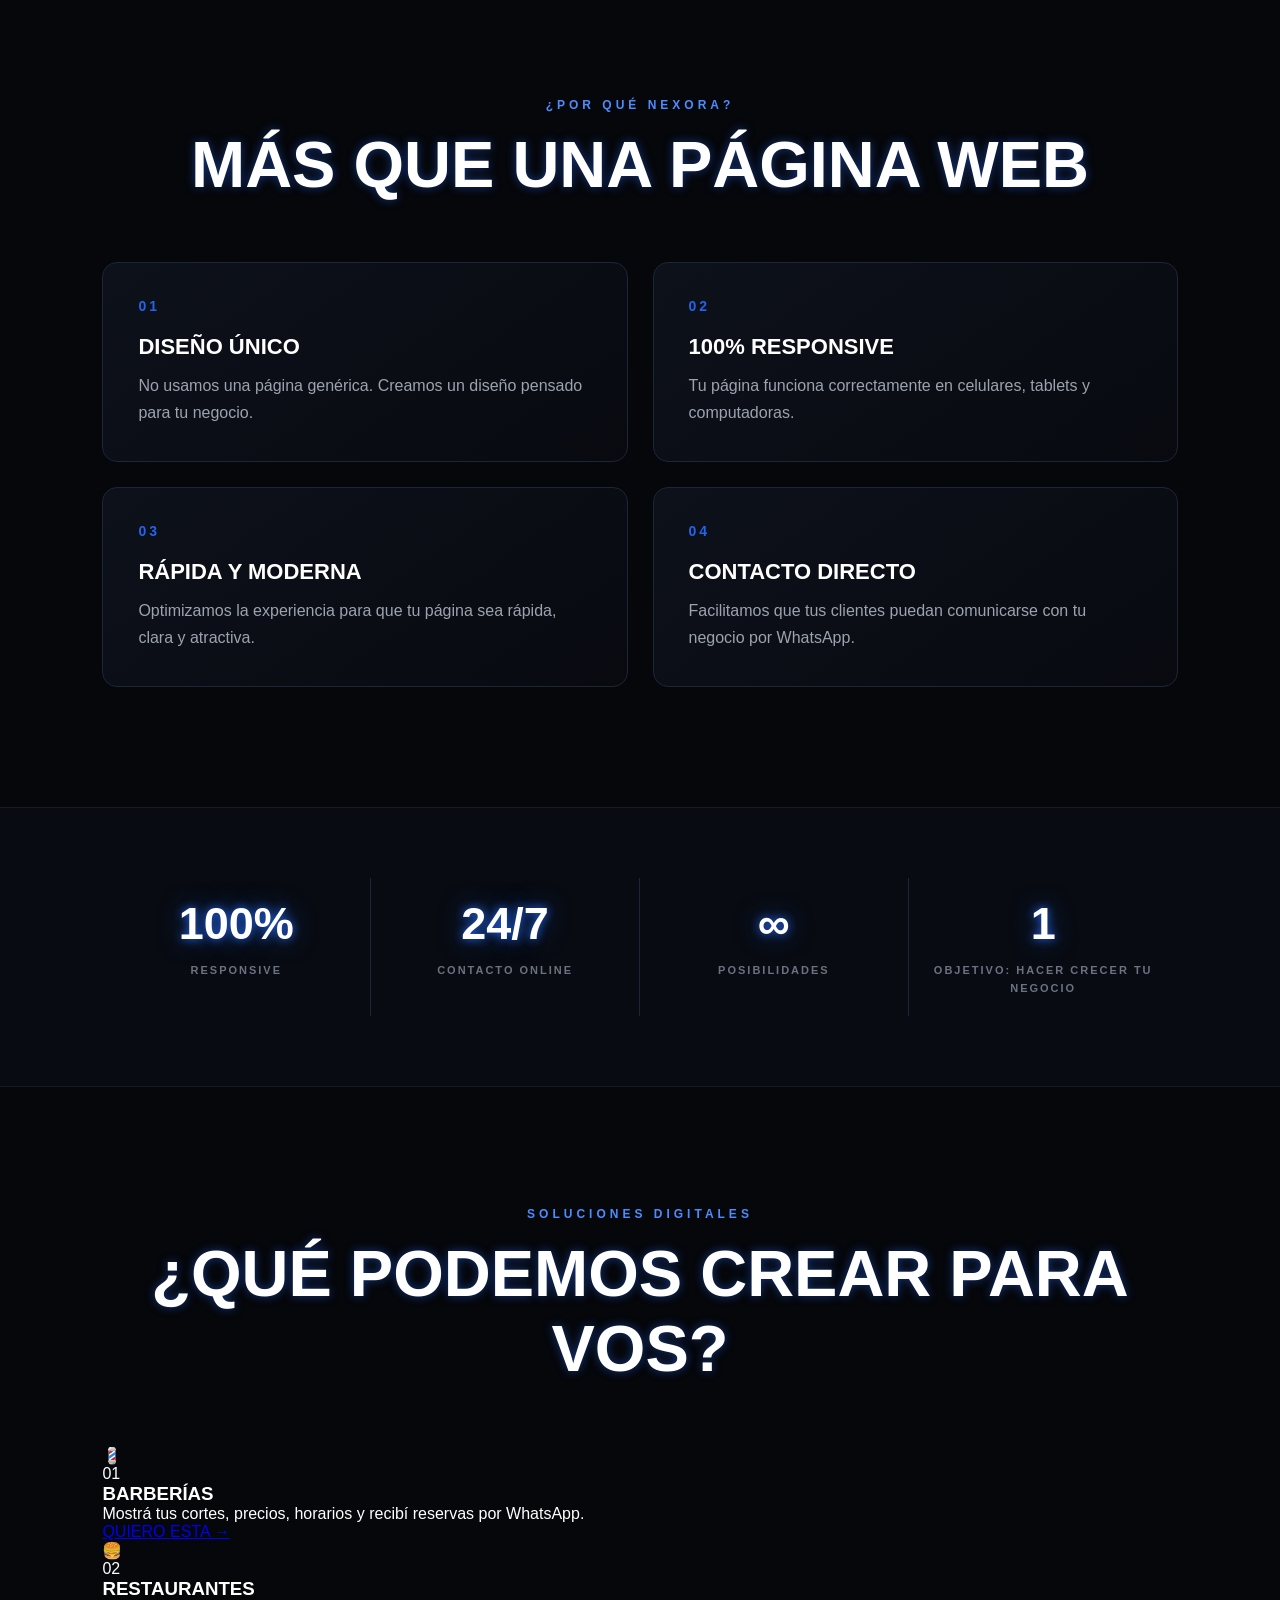
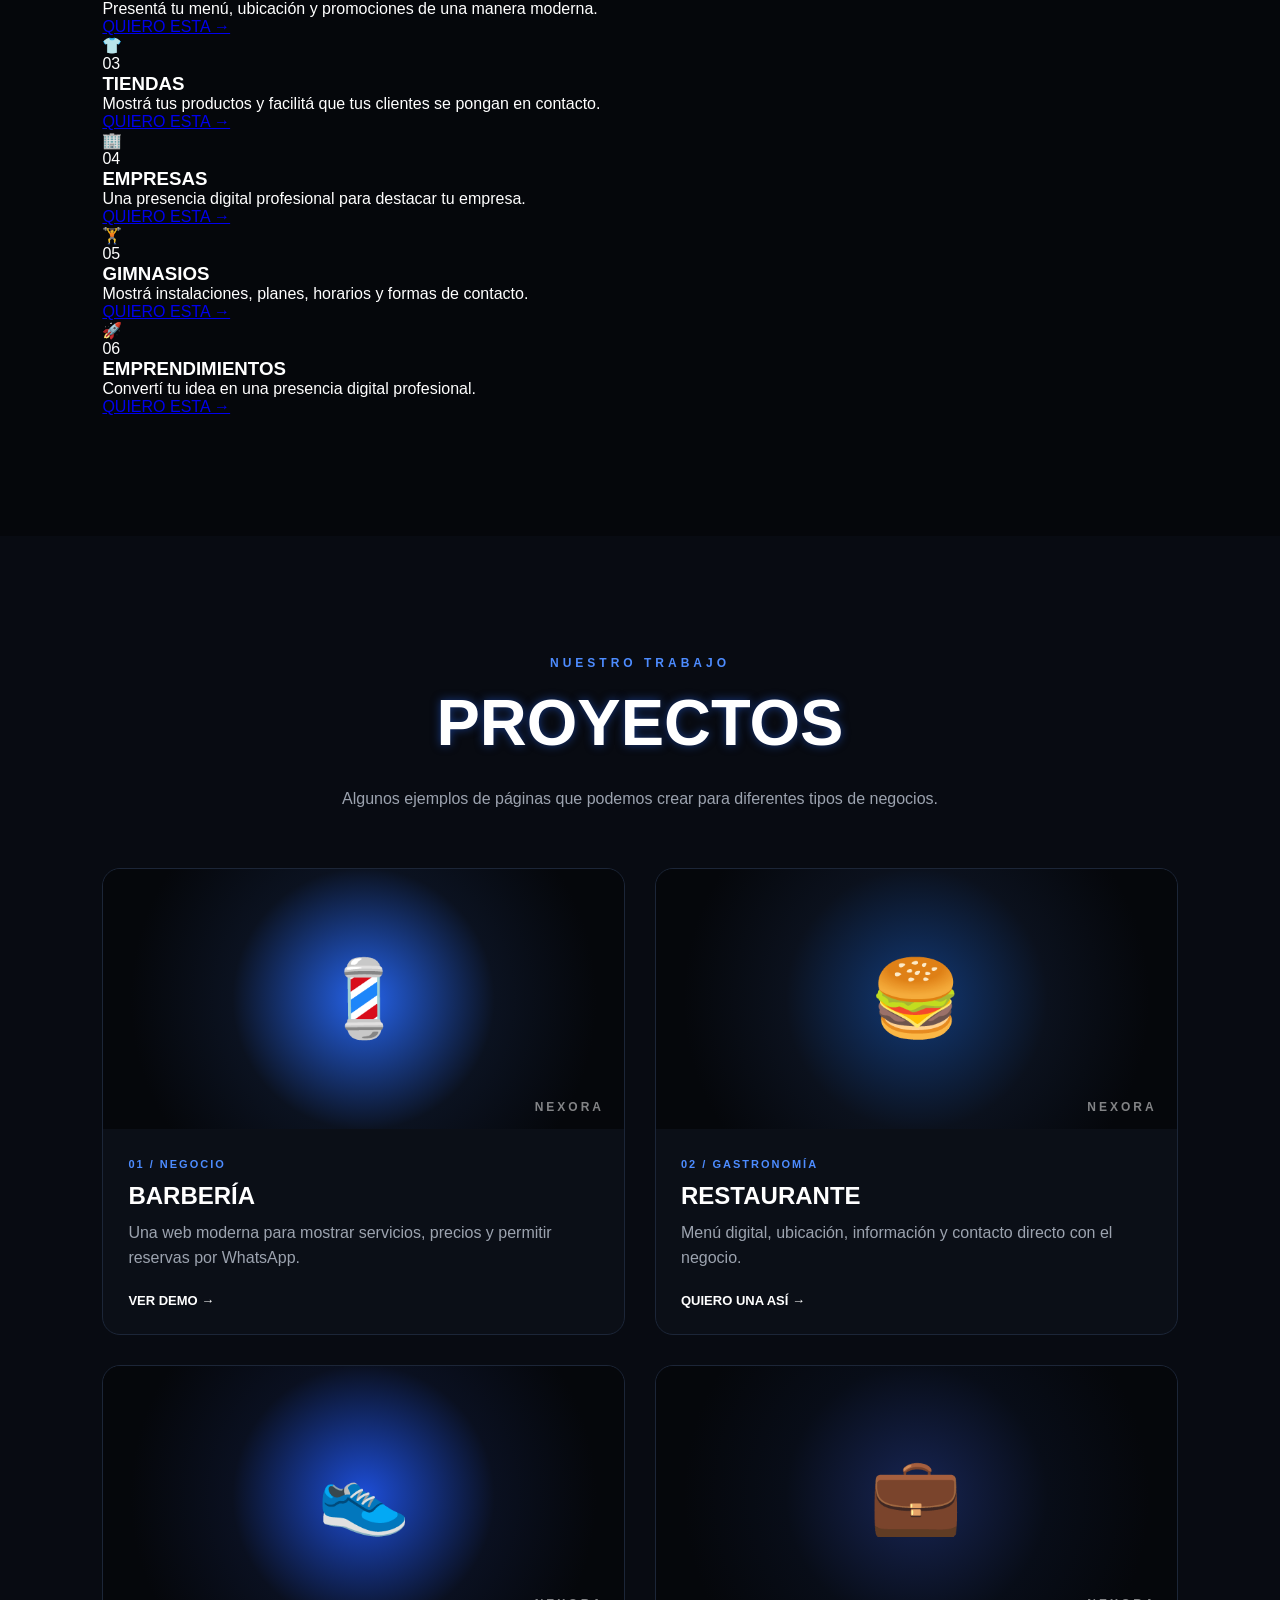
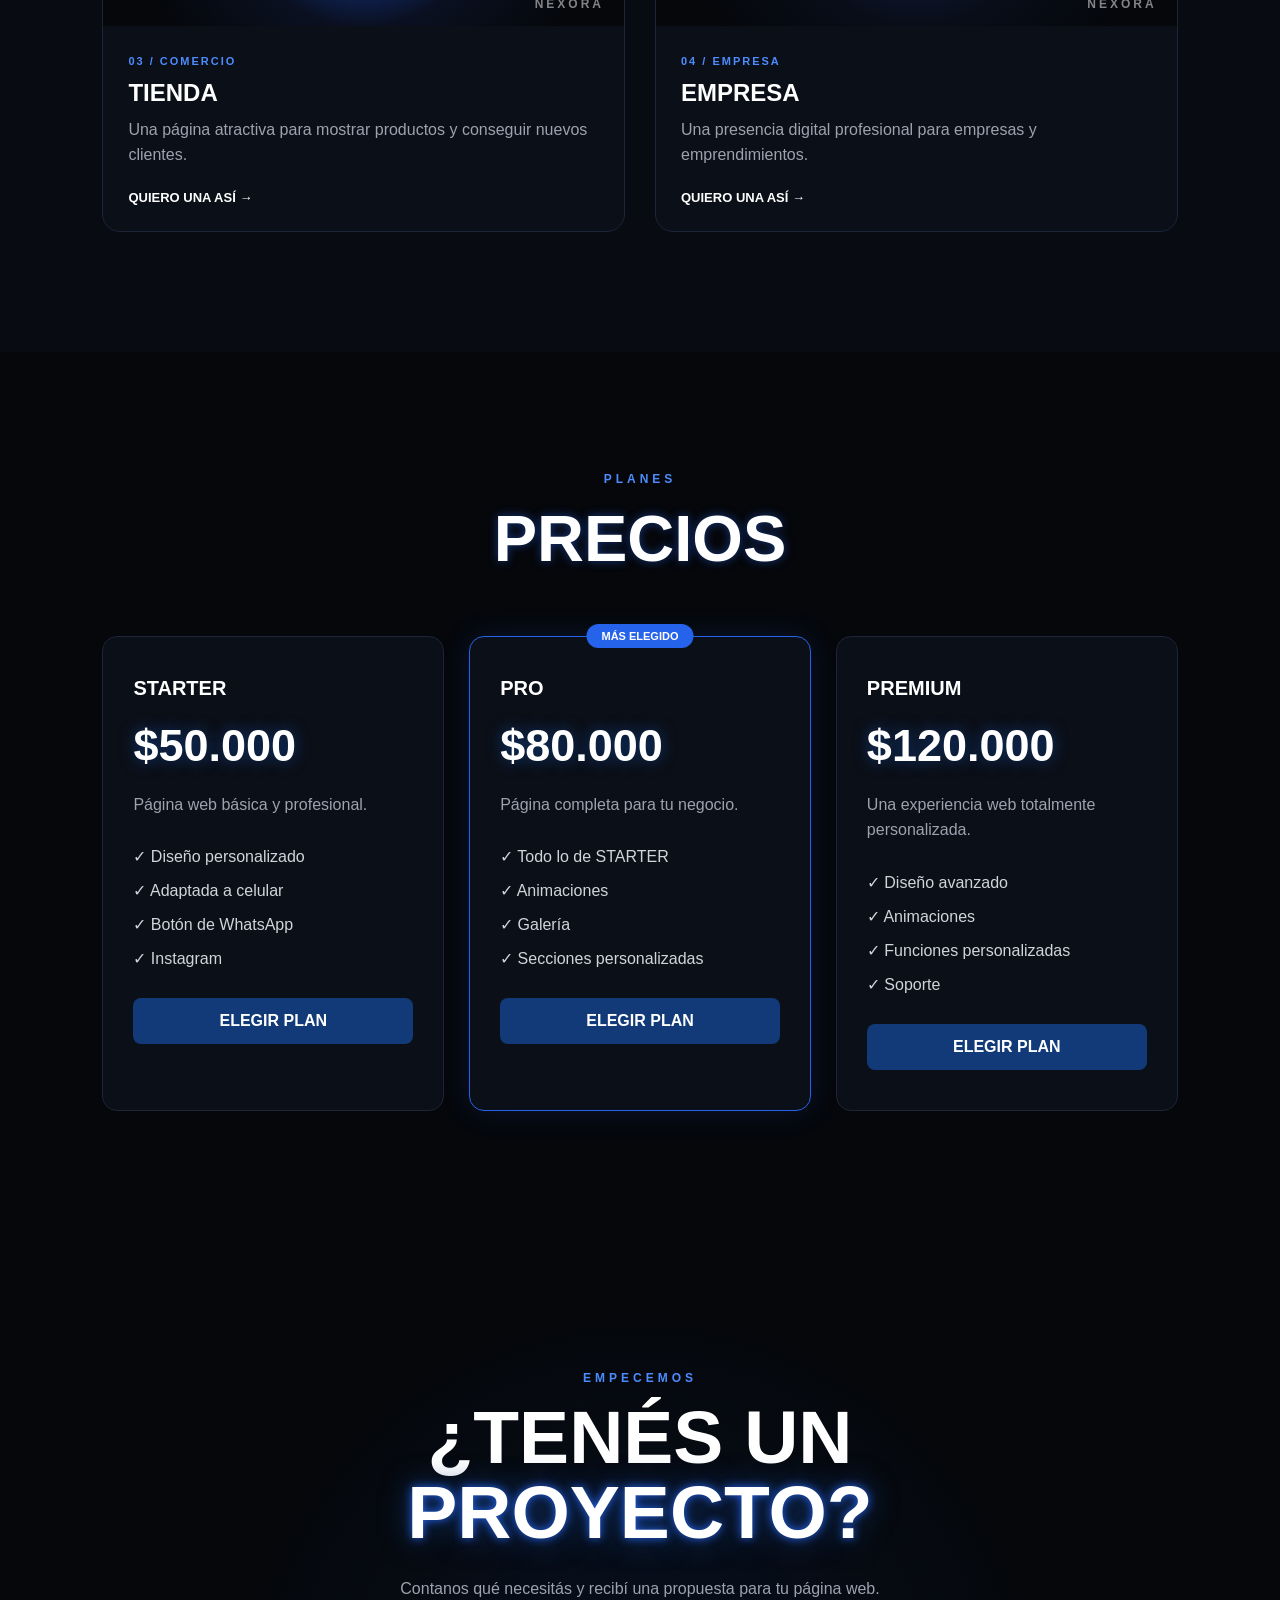
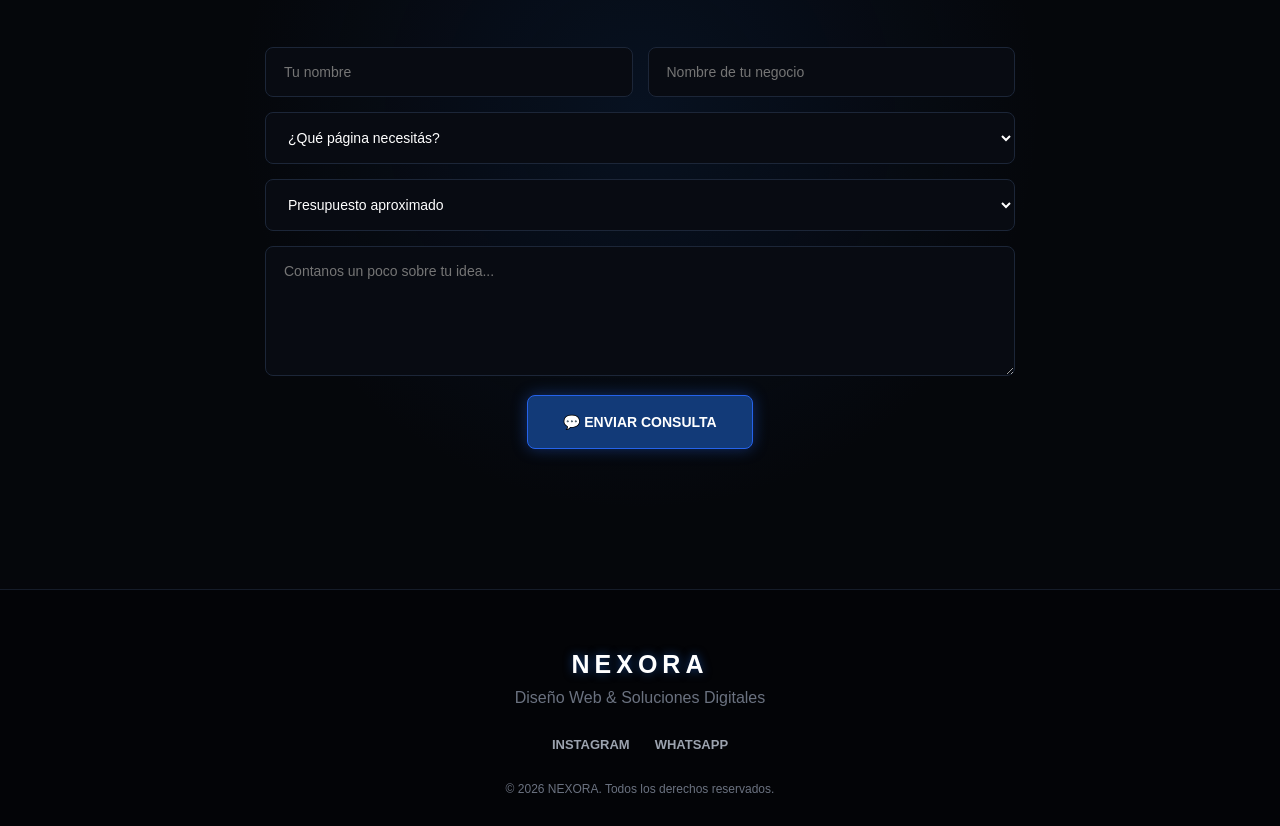
==== commit d3e86a00: "Add files via upload" ====
--- a/index.html
+++ b/index.html
@@ -216,6 +216,89 @@
 
 </section>
 
+<!-- QUÉ PODEMOS CREAR -->
+<section class="section solutions">
+
+    <p class="section-label">
+        SOLUCIONES DIGITALES
+    </p>
+
+    <h2>
+        ¿QUÉ PODEMOS CREAR PARA VOS?
+    </h2>
+
+    <div class="solutions-grid">
+
+        <article class="solution">
+            <div class="solution-icon">💈</div>
+            <span>01</span>
+            <h3>BARBERÍAS</h3>
+            <p>
+                Mostrá tus cortes, precios, horarios y
+                recibí reservas por WhatsApp.
+            </p>
+            <a href="#contacto">QUIERO ESTA →</a>
+        </article>
+
+        <article class="solution">
+            <div class="solution-icon">🍔</div>
+            <span>02</span>
+            <h3>RESTAURANTES</h3>
+            <p>
+                Presentá tu menú, ubicación y promociones
+                de una manera moderna.
+            </p>
+            <a href="#contacto">QUIERO ESTA →</a>
+        </article>
+
+        <article class="solution">
+            <div class="solution-icon">👕</div>
+            <span>03</span>
+            <h3>TIENDAS</h3>
+            <p>
+                Mostrá tus productos y facilitá que tus
+                clientes se pongan en contacto.
+            </p>
+            <a href="#contacto">QUIERO ESTA →</a>
+        </article>
+
+        <article class="solution">
+            <div class="solution-icon">🏢</div>
+            <span>04</span>
+            <h3>EMPRESAS</h3>
+            <p>
+                Una presencia digital profesional para
+                destacar tu empresa.
+            </p>
+            <a href="#contacto">QUIERO ESTA →</a>
+        </article>
+
+        <article class="solution">
+            <div class="solution-icon">🏋️</div>
+            <span>05</span>
+            <h3>GIMNASIOS</h3>
+            <p>
+                Mostrá instalaciones, planes, horarios
+                y formas de contacto.
+            </p>
+            <a href="#contacto">QUIERO ESTA →</a>
+        </article>
+
+        <article class="solution">
+            <div class="solution-icon">🚀</div>
+            <span>06</span>
+            <h3>EMPRENDIMIENTOS</h3>
+            <p>
+                Convertí tu idea en una presencia digital
+                profesional.
+            </p>
+            <a href="#contacto">QUIERO ESTA →</a>
+        </article>
+
+    </div>
+
+</section>
+
         <!-- PROYECTOS -->
         <section id="proyectos" class="section projects">
 
@@ -247,9 +330,9 @@
                     precios y permitir reservas por WhatsApp.
                 </p>
 
-                <a href="#contacto">
-                    QUIERO UNA ASÍ →
-                </a>
+                <a href="barberia.html" class="project-button">
+    VER DEMO →
+</a>
             </div>
         </article>
 
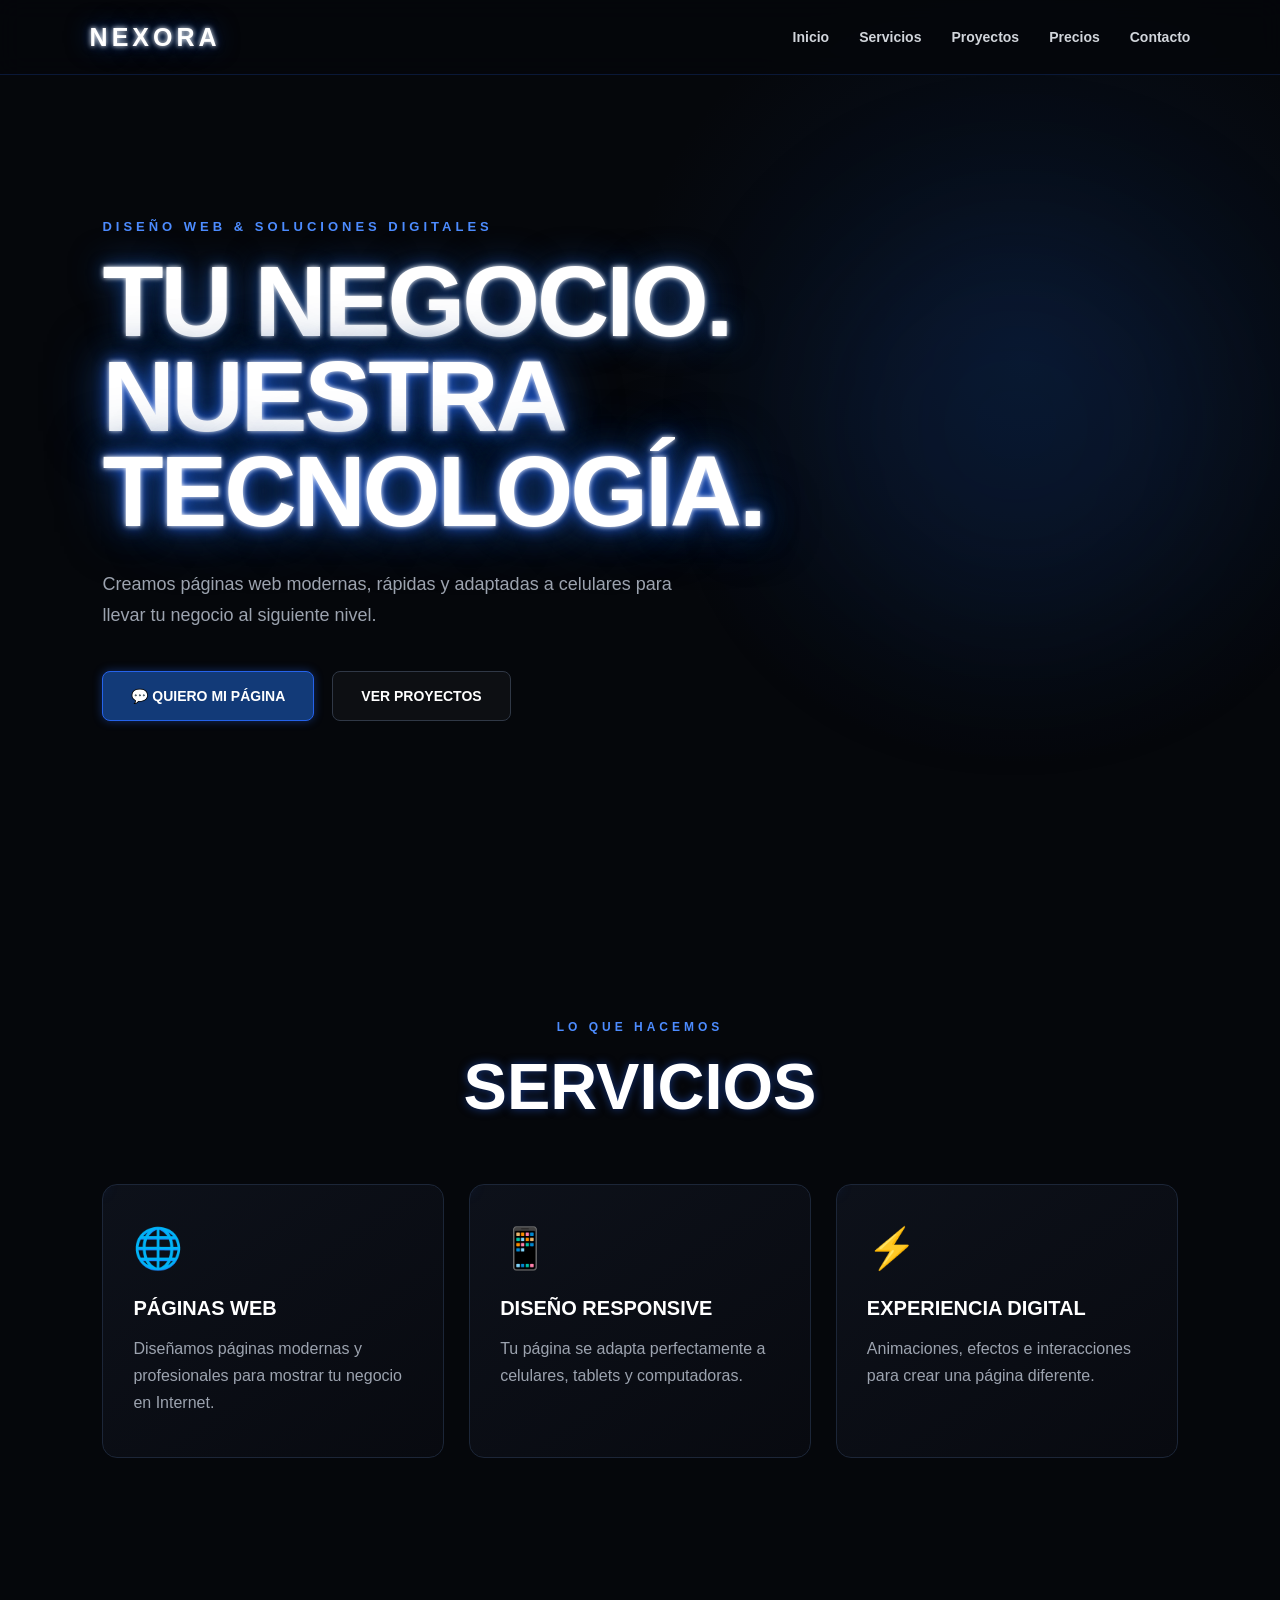
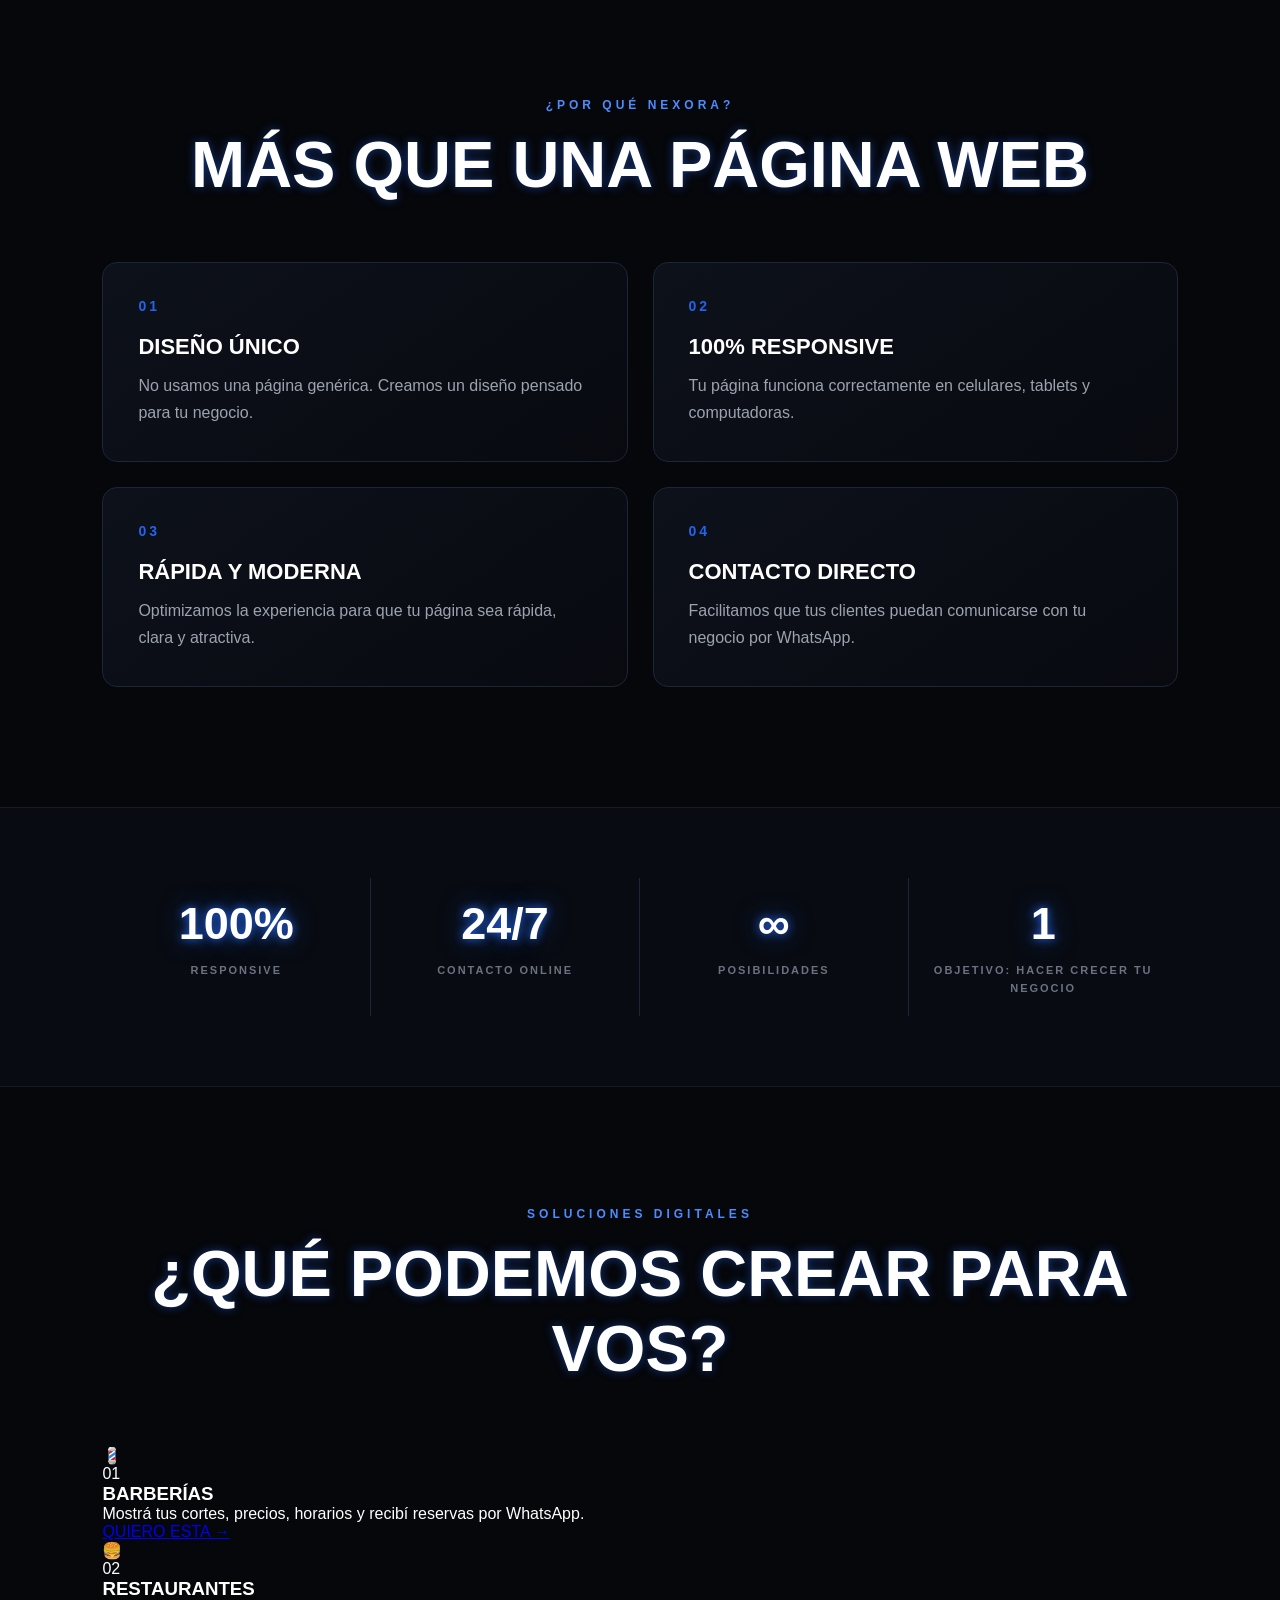
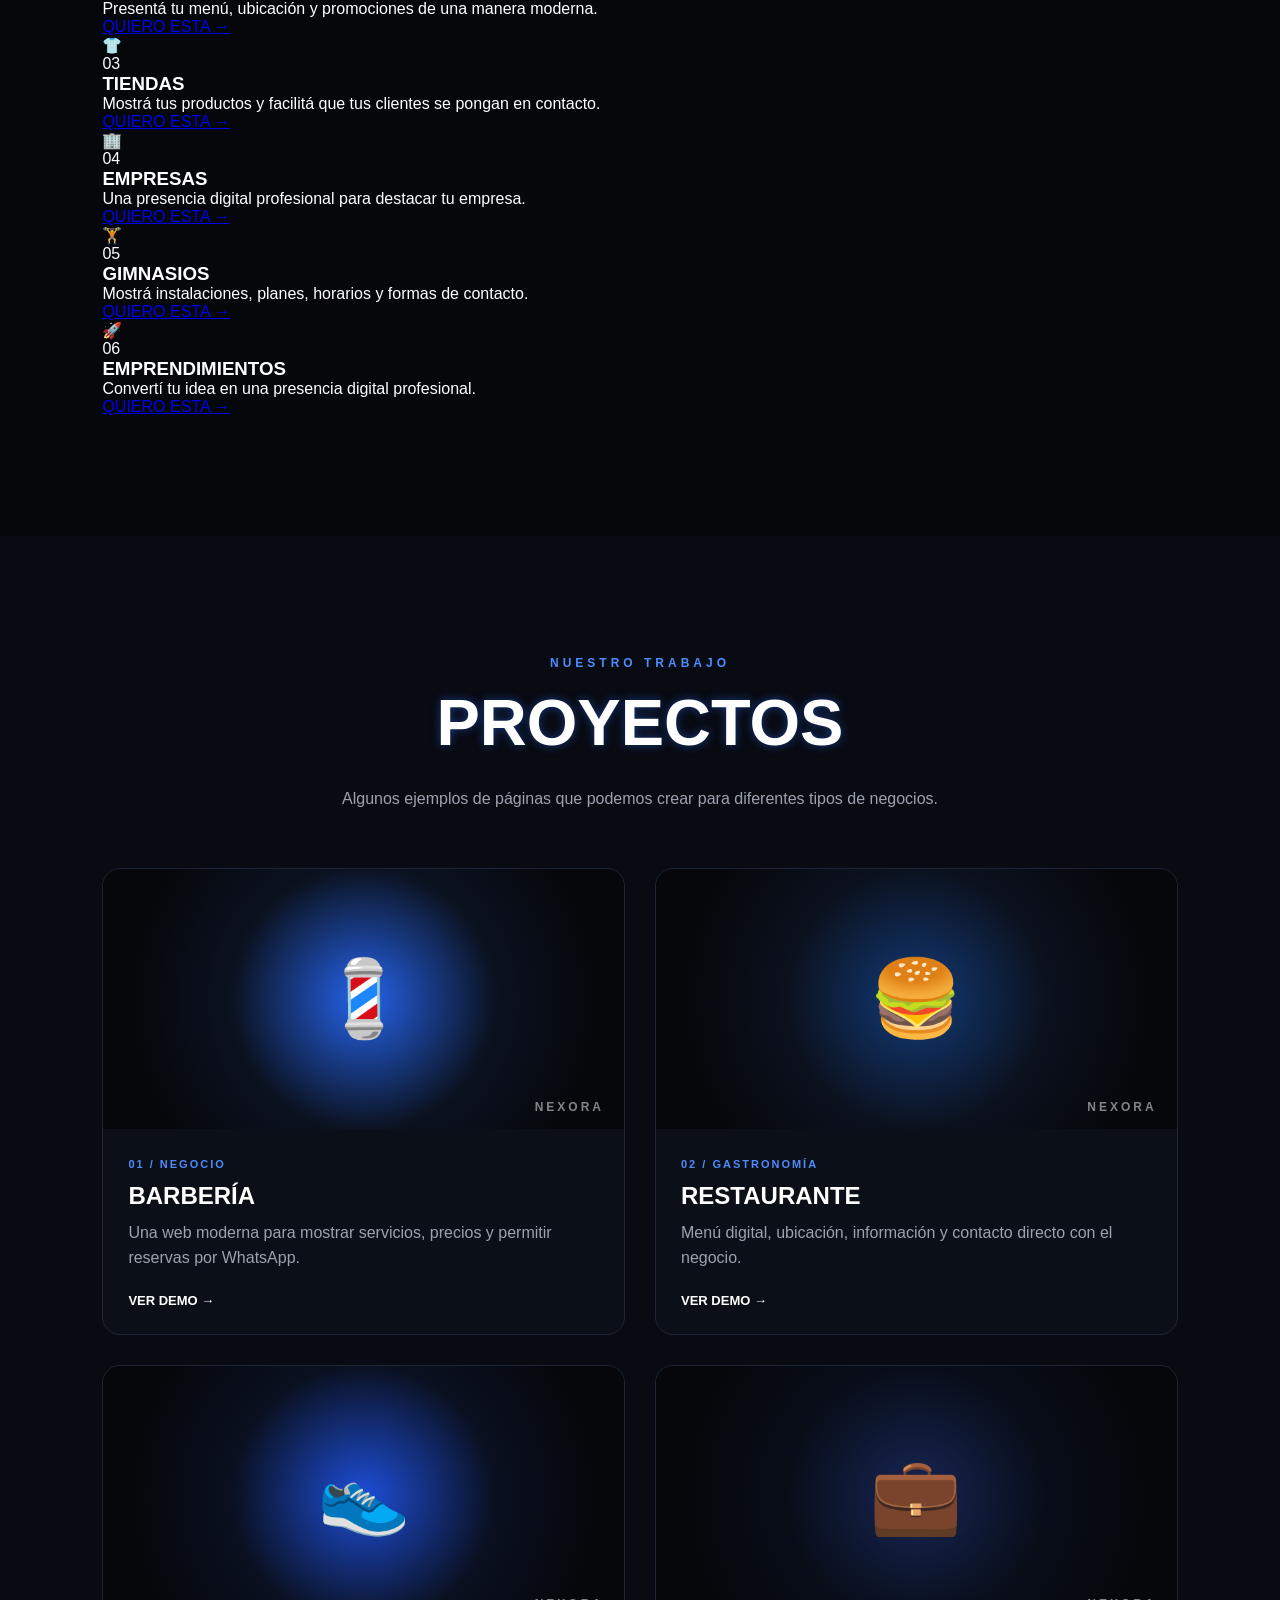
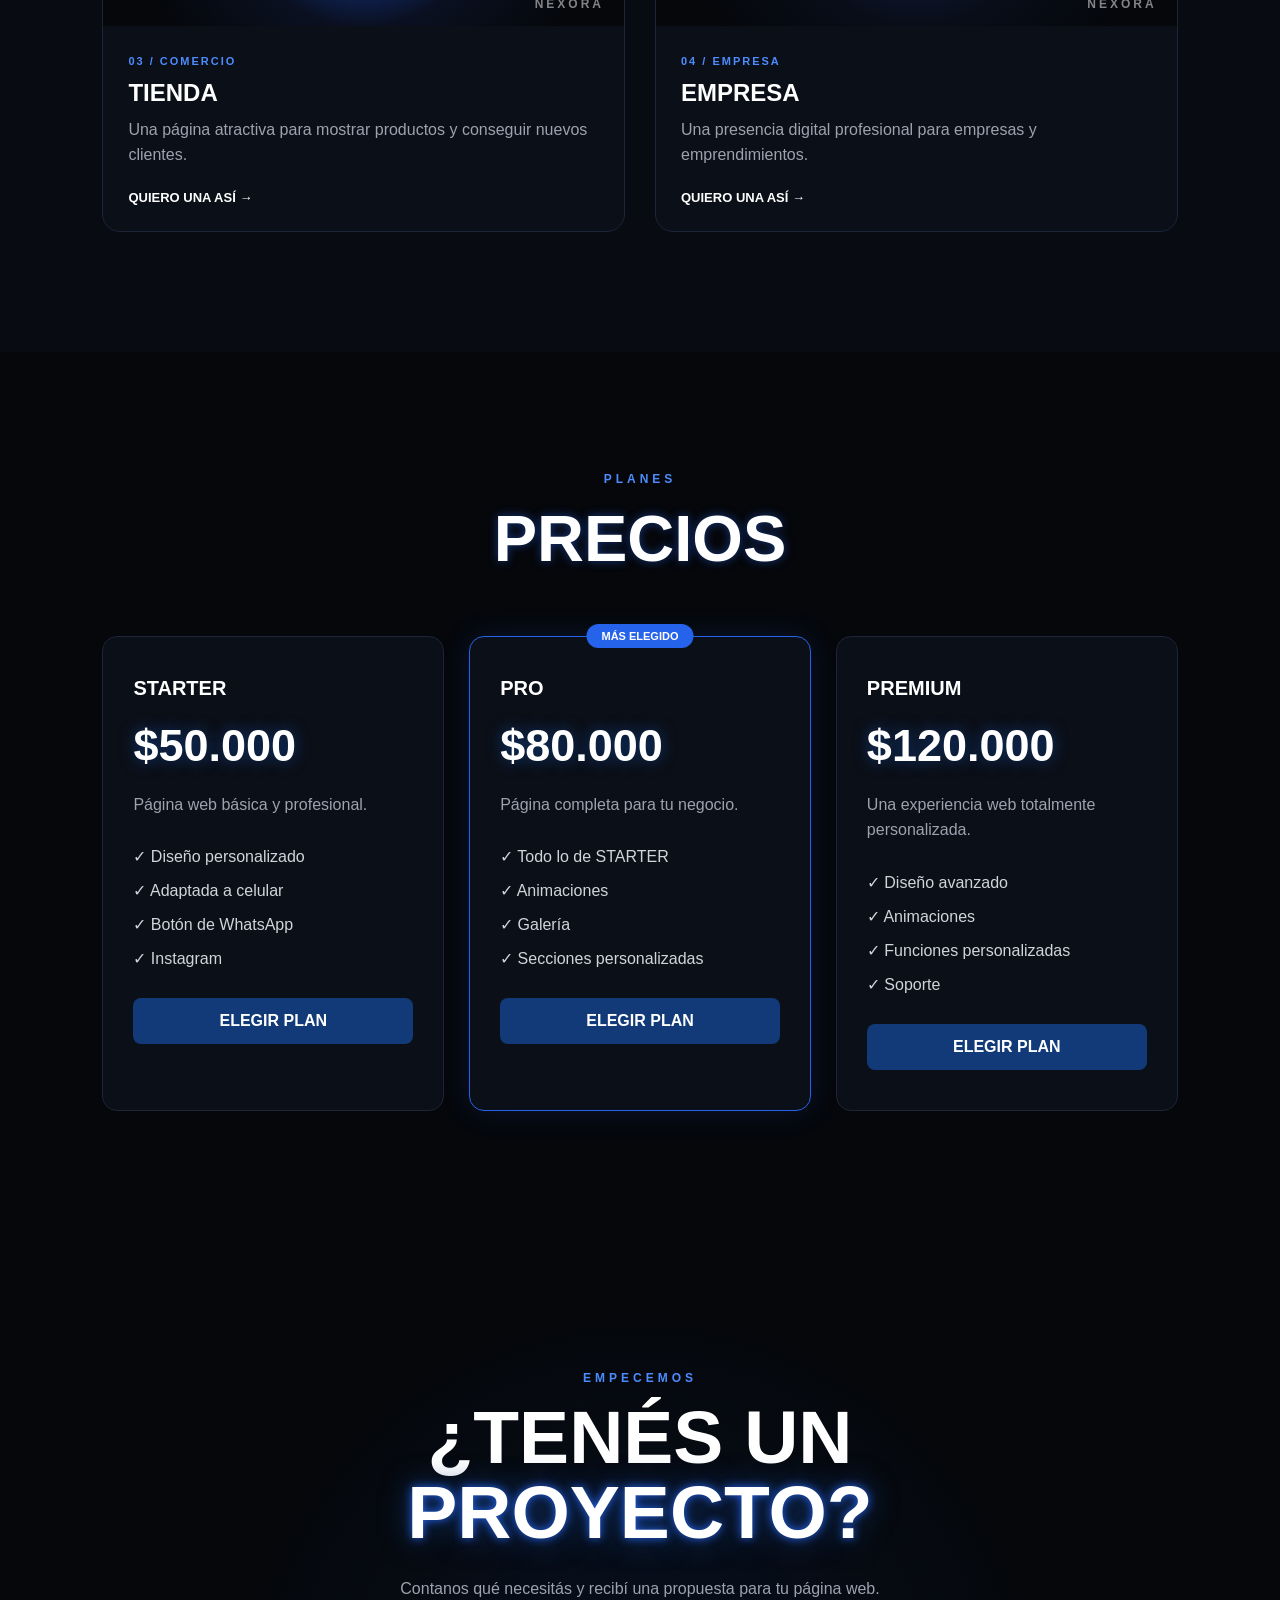
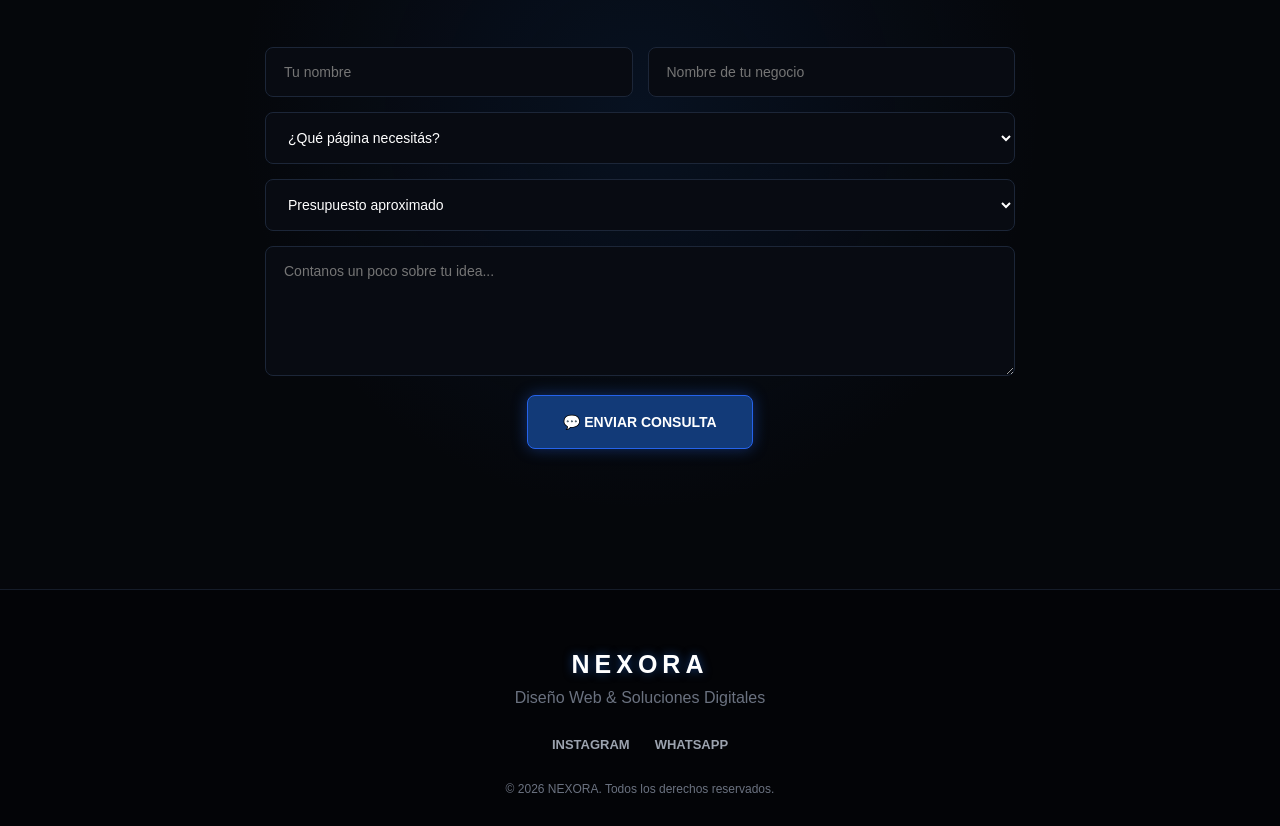
==== commit 2cd7b04c: "Add files via upload" ====
--- a/index.html
+++ b/index.html
@@ -351,9 +351,9 @@
                     y contacto directo con el negocio.
                 </p>
 
-                <a href="#contacto">
-                    QUIERO UNA ASÍ →
-                </a>
+                <a href="restaurante.html" class="project-button">
+    VER DEMO →
+</a>
             </div>
         </article>
 
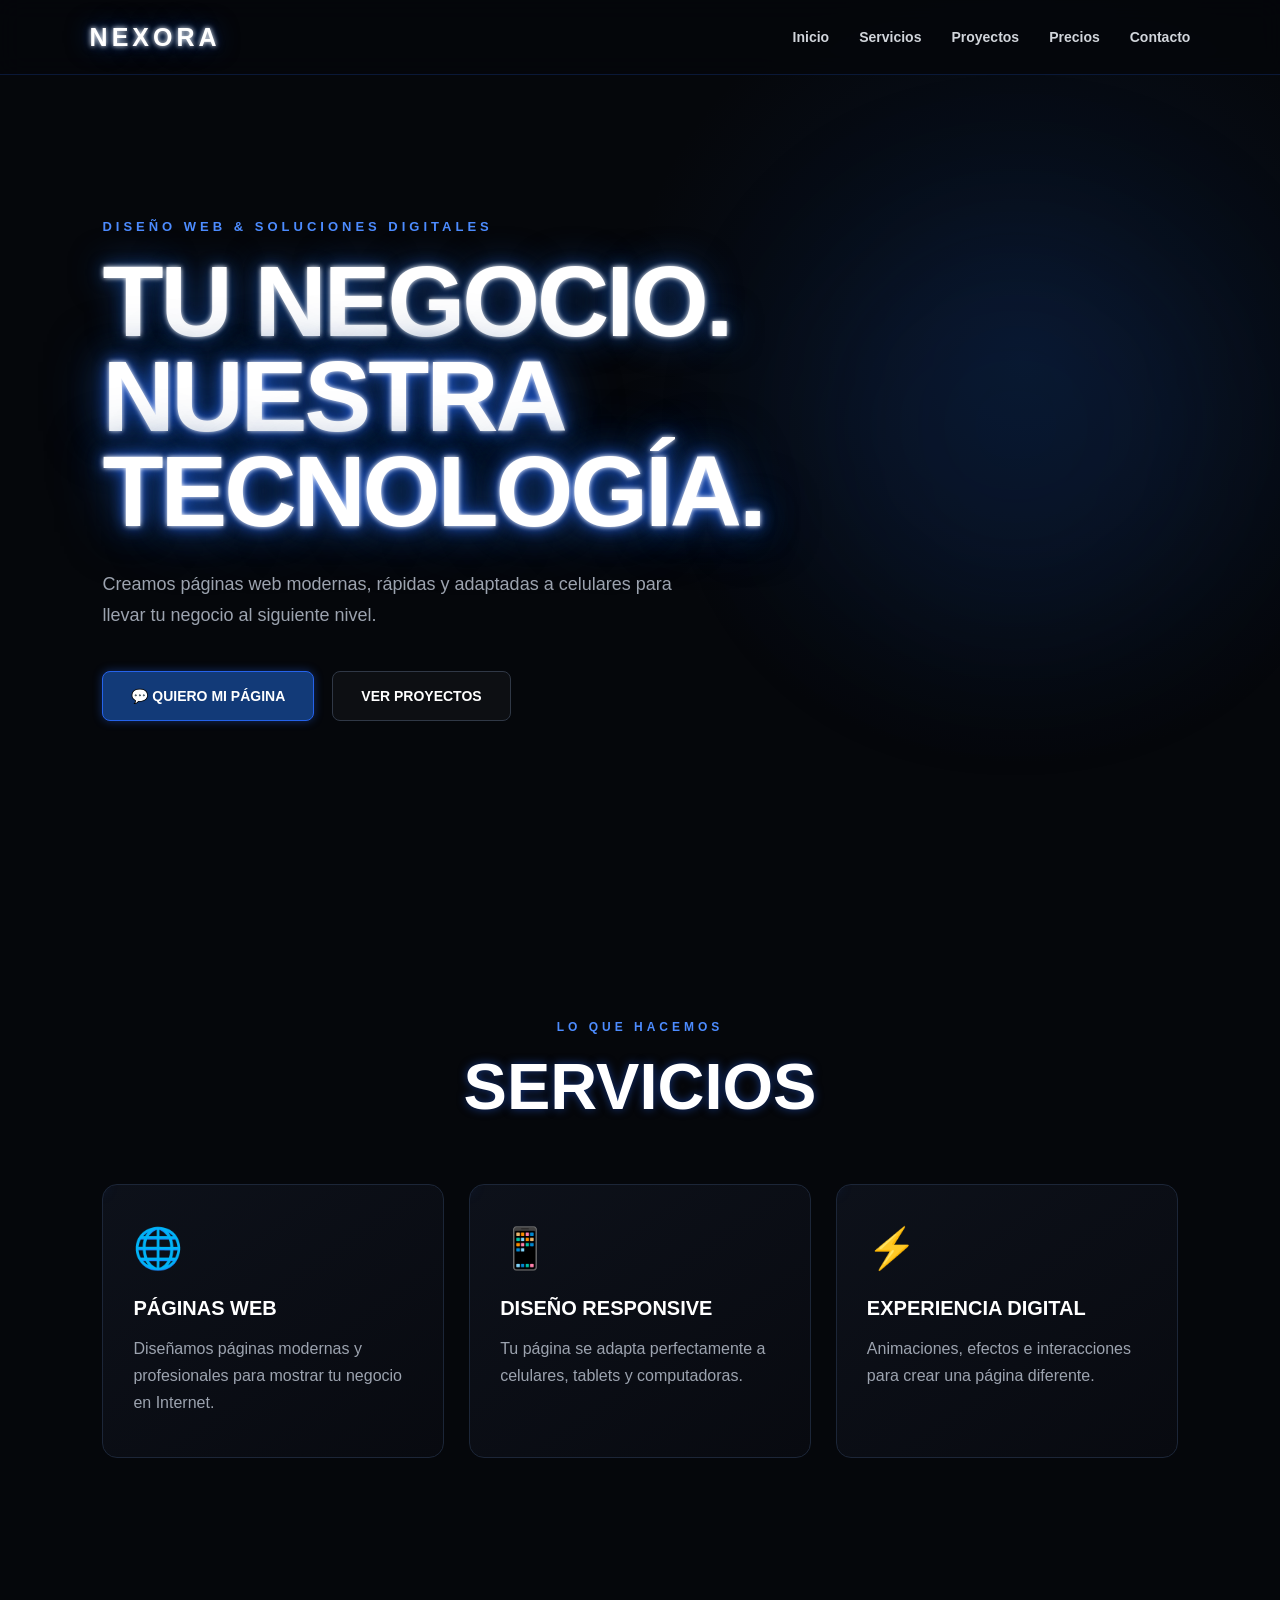
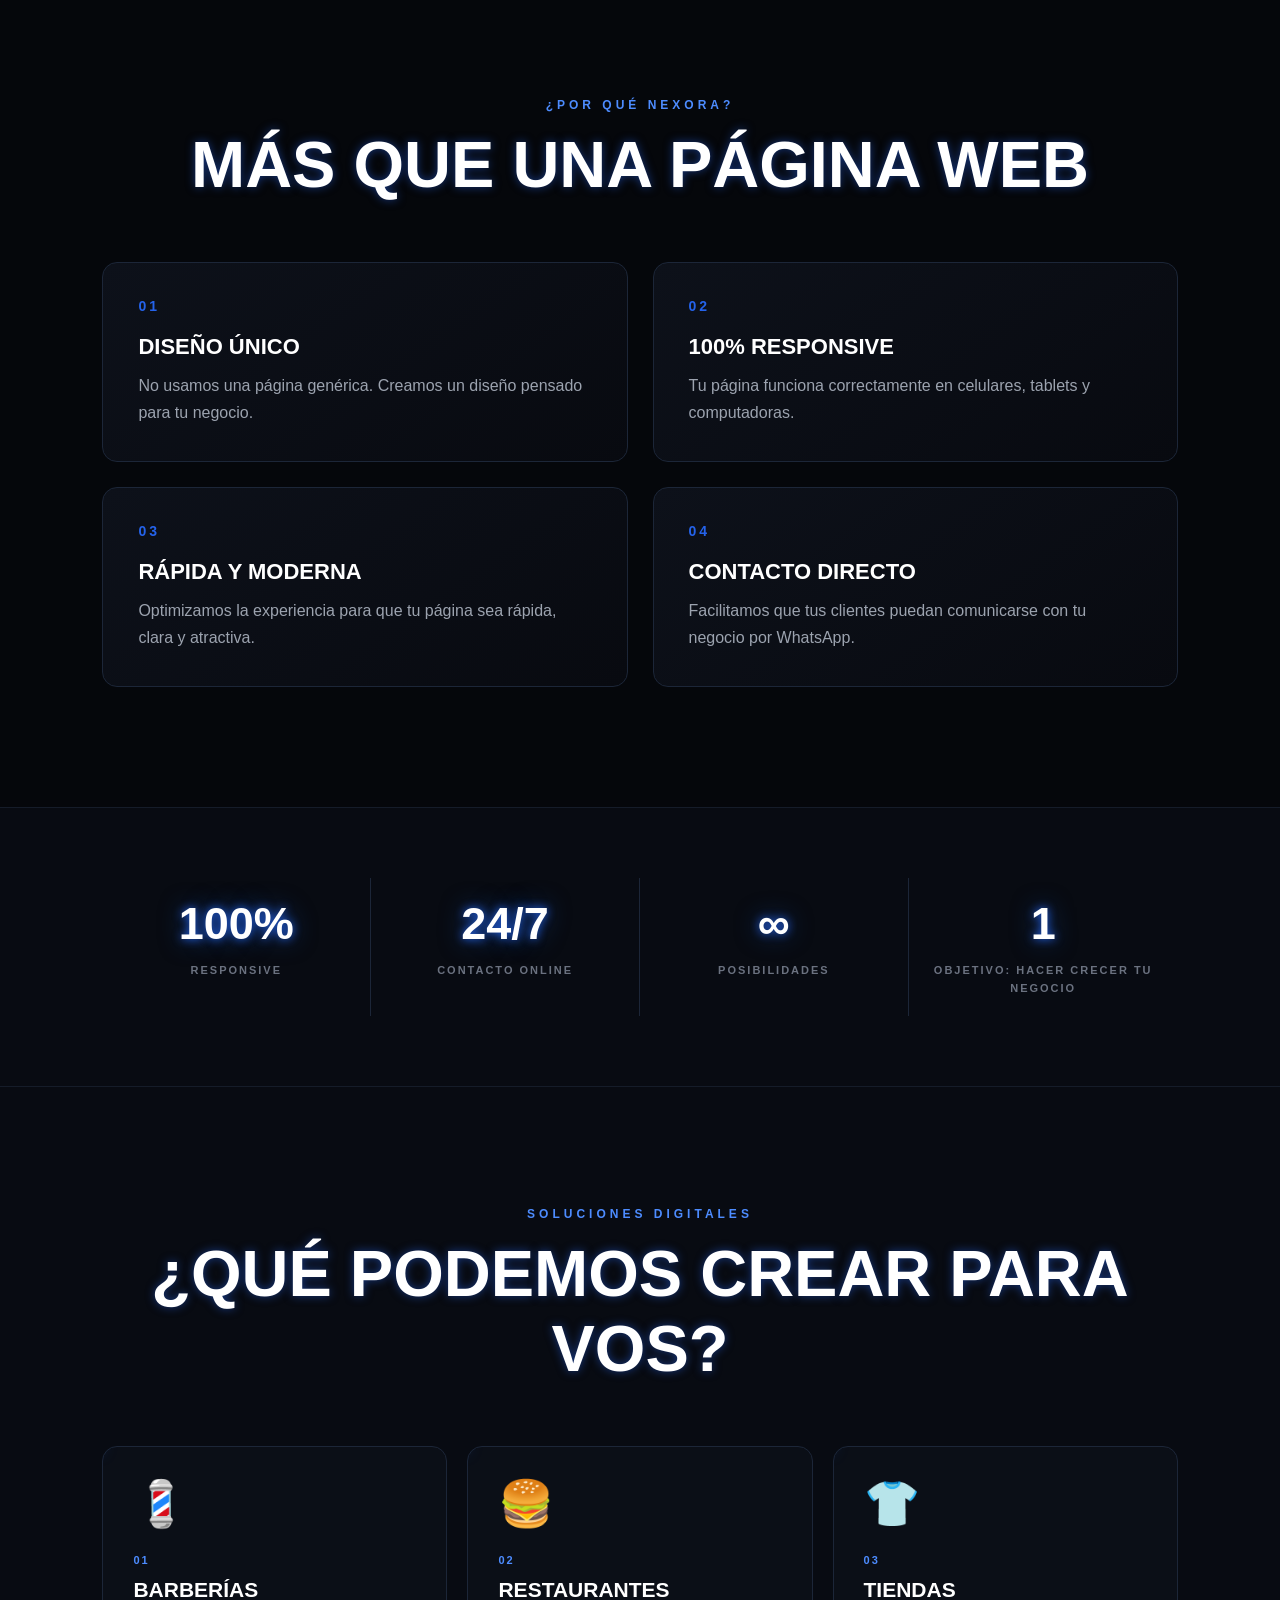
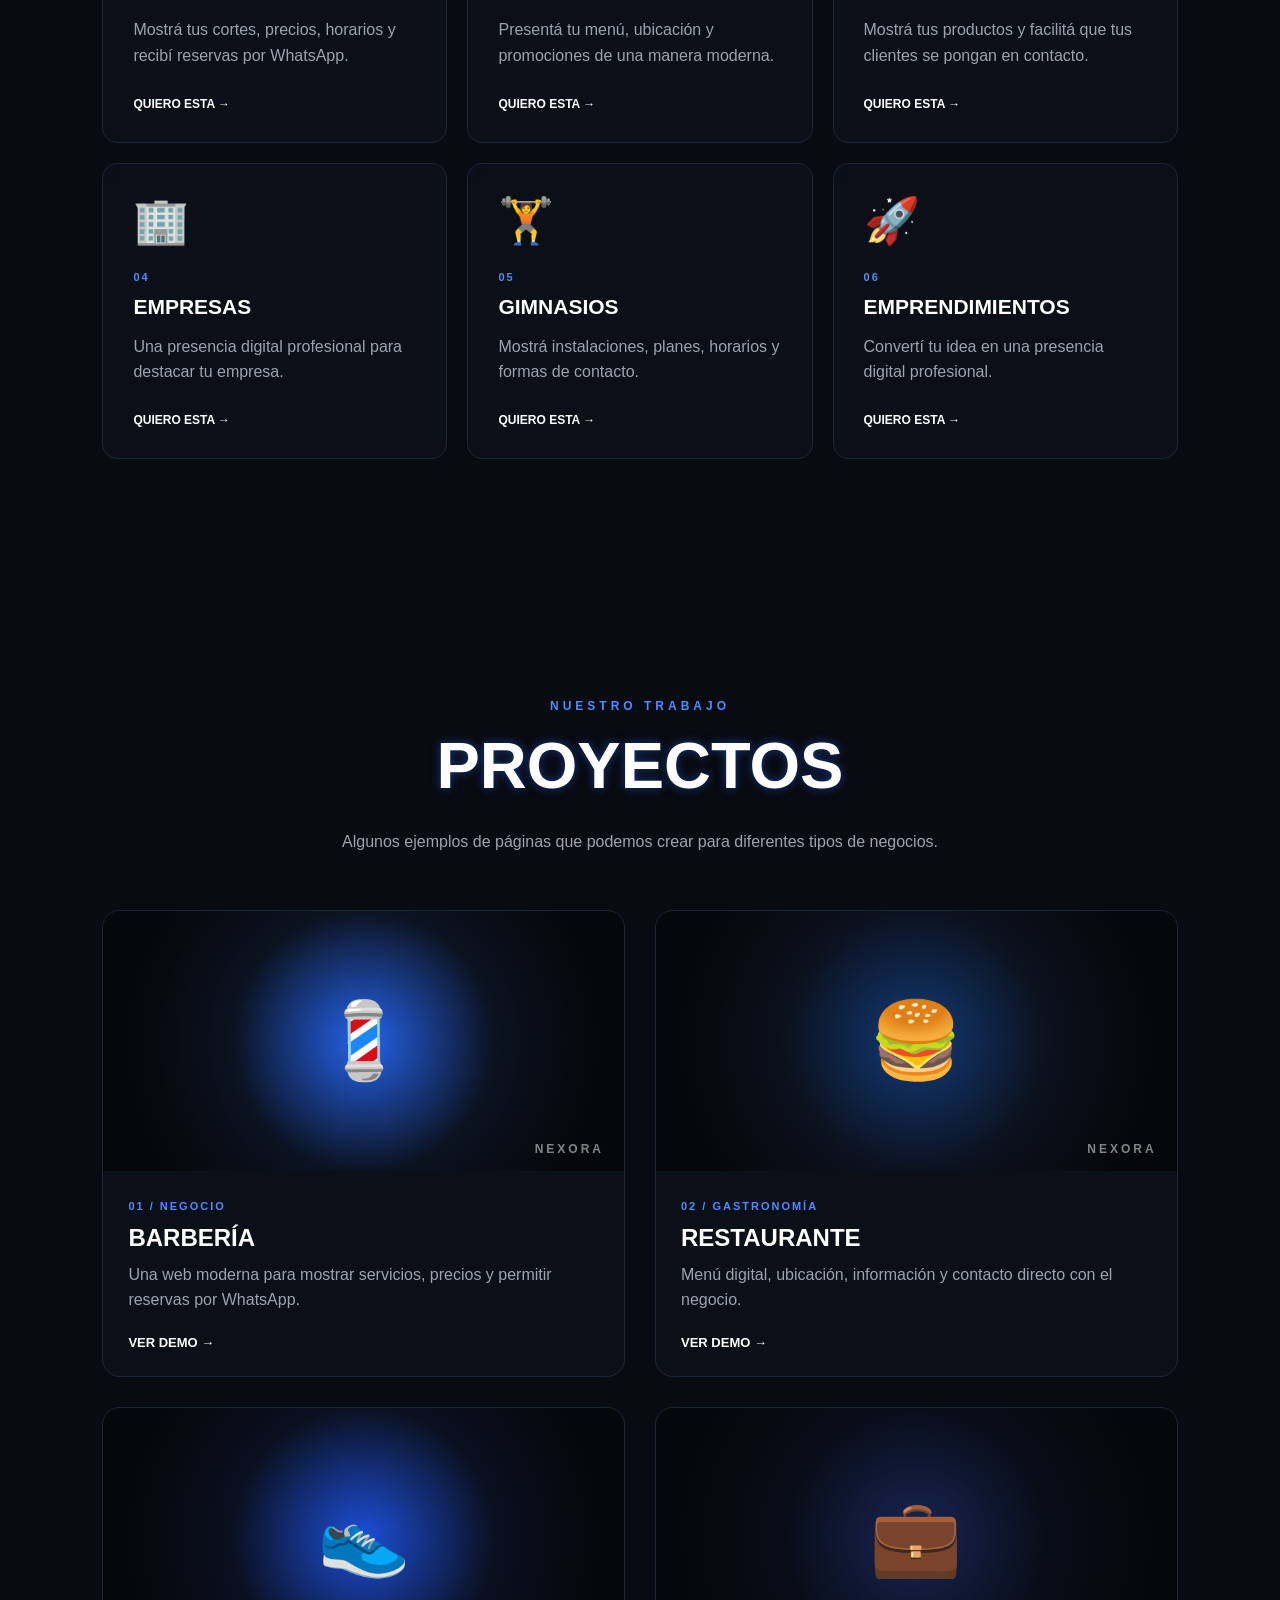
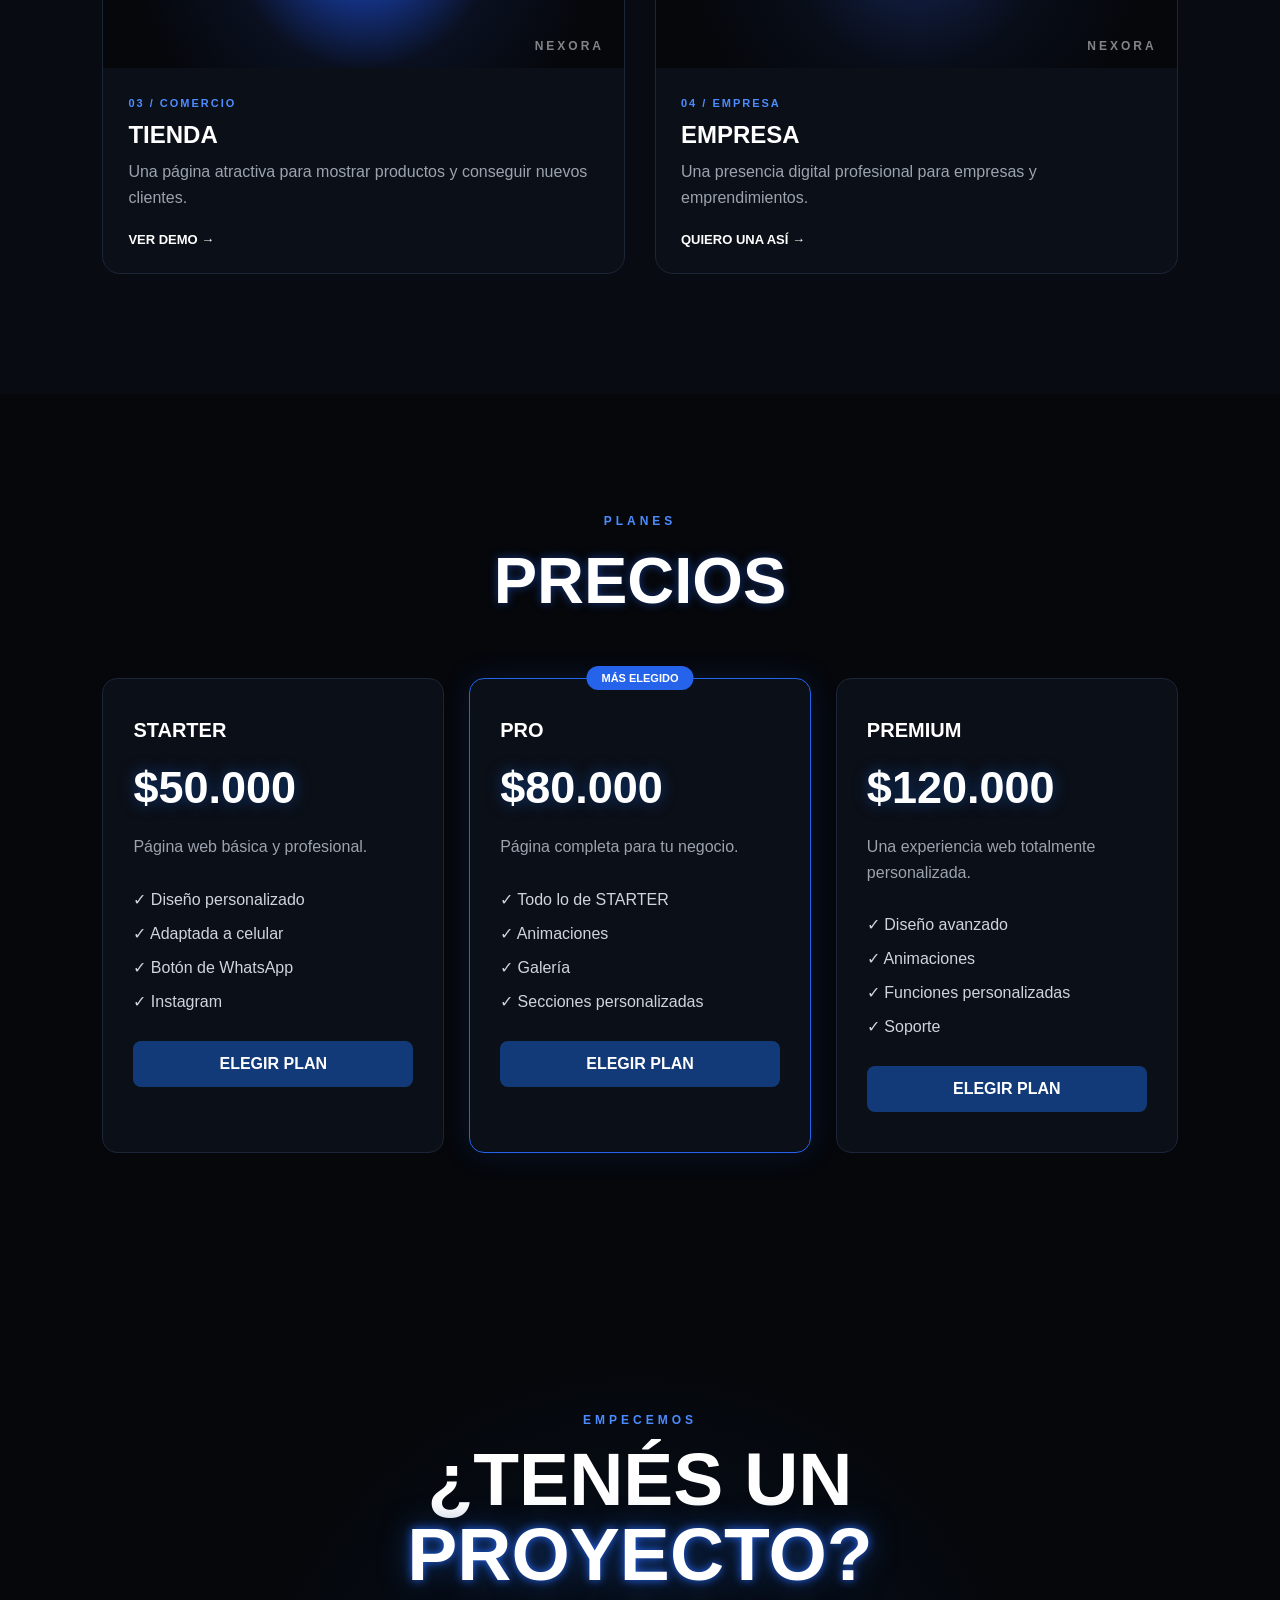
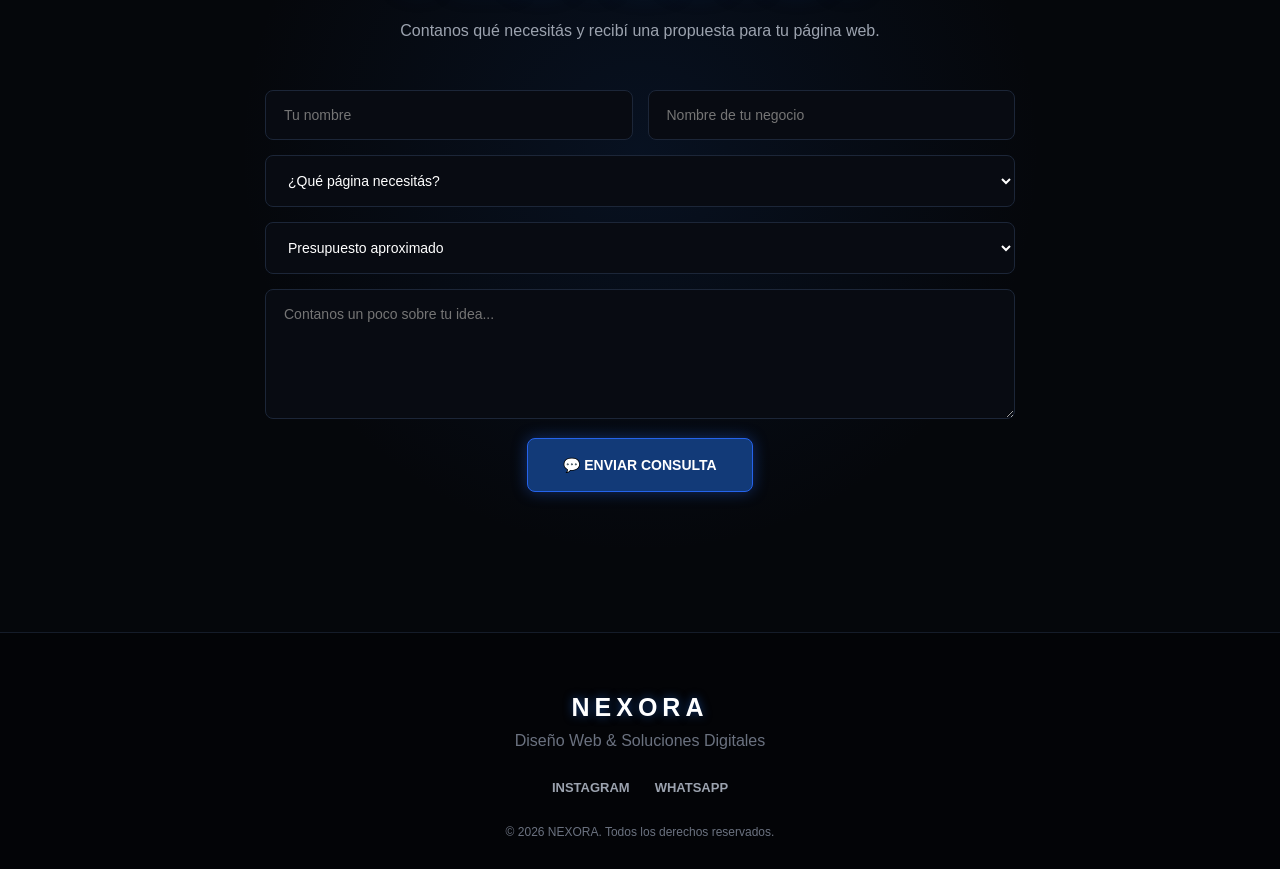
==== commit 949f681b: "Add files via upload" ====
--- a/index.html
+++ b/index.html
@@ -354,7 +354,8 @@
                 <a href="restaurante.html" class="project-button">
     VER DEMO →
 </a>
-            </div>
+
+           </div>
         </article>
 
 
@@ -372,9 +373,9 @@
                     y conseguir nuevos clientes.
                 </p>
 
-                <a href="#contacto">
-                    QUIERO UNA ASÍ →
-                </a>
+                <a href="tienda.html" class="project-button">
+    VER DEMO →
+</a>
             </div>
         </article>
 
--- a/style.css
+++ b/style.css
@@ -1279,4 +1279,131 @@
         border-bottom: 1px solid #1c2638;
     }
 
+}
+/* =========================
+   SOLUCIONES
+   ========================= */
+
+.solutions {
+    background: #080b12;
+}
+
+.solutions-grid {
+    max-width: 1200px;
+    margin: auto;
+
+    display: grid;
+    grid-template-columns: repeat(3, 1fr);
+
+    gap: 20px;
+}
+
+.solution {
+    position: relative;
+
+    padding: 30px;
+
+    background: #0b0f17;
+
+    border: 1px solid #1c2638;
+    border-radius: 15px;
+
+    overflow: hidden;
+
+    transition: 0.4s;
+}
+
+.solution:hover {
+    transform: translateY(-10px);
+
+    border-color: #2563eb;
+
+    box-shadow:
+        0 10px 35px rgba(37, 99, 235, 0.2);
+}
+
+.solution::before {
+    content: "";
+
+    position: absolute;
+
+    top: 0;
+    left: -100%;
+
+    width: 100%;
+    height: 2px;
+
+    background: #2563eb;
+
+    box-shadow: 0 0 15px #2563eb;
+
+    transition: 0.5s;
+}
+
+.solution:hover::before {
+    left: 0;
+}
+
+.solution-icon {
+    font-size: 45px;
+    margin-bottom: 20px;
+}
+
+.solution > span {
+    color: #4d8cff;
+
+    font-size: 11px;
+    font-weight: bold;
+
+    letter-spacing: 2px;
+}
+
+.solution h3 {
+    font-size: 21px;
+    margin: 10px 0 15px;
+}
+
+.solution p {
+    color: #9ca3af;
+
+    line-height: 1.6;
+
+    margin-bottom: 25px;
+}
+
+.solution a {
+    color: white;
+
+    text-decoration: none;
+
+    font-size: 12px;
+    font-weight: bold;
+
+    transition: 0.3s;
+}
+
+.solution a:hover {
+    color: #4d8cff;
+
+    text-shadow:
+        0 0 10px #2563eb;
+}
+
+
+/* CELULAR */
+
+@media (max-width: 900px) {
+
+    .solutions-grid {
+        grid-template-columns: repeat(2, 1fr);
+    }
+
+}
+
+@media (max-width: 600px) {
+
+    .solutions-grid {
+        grid-template-columns: 1fr;
+    }
+
 }
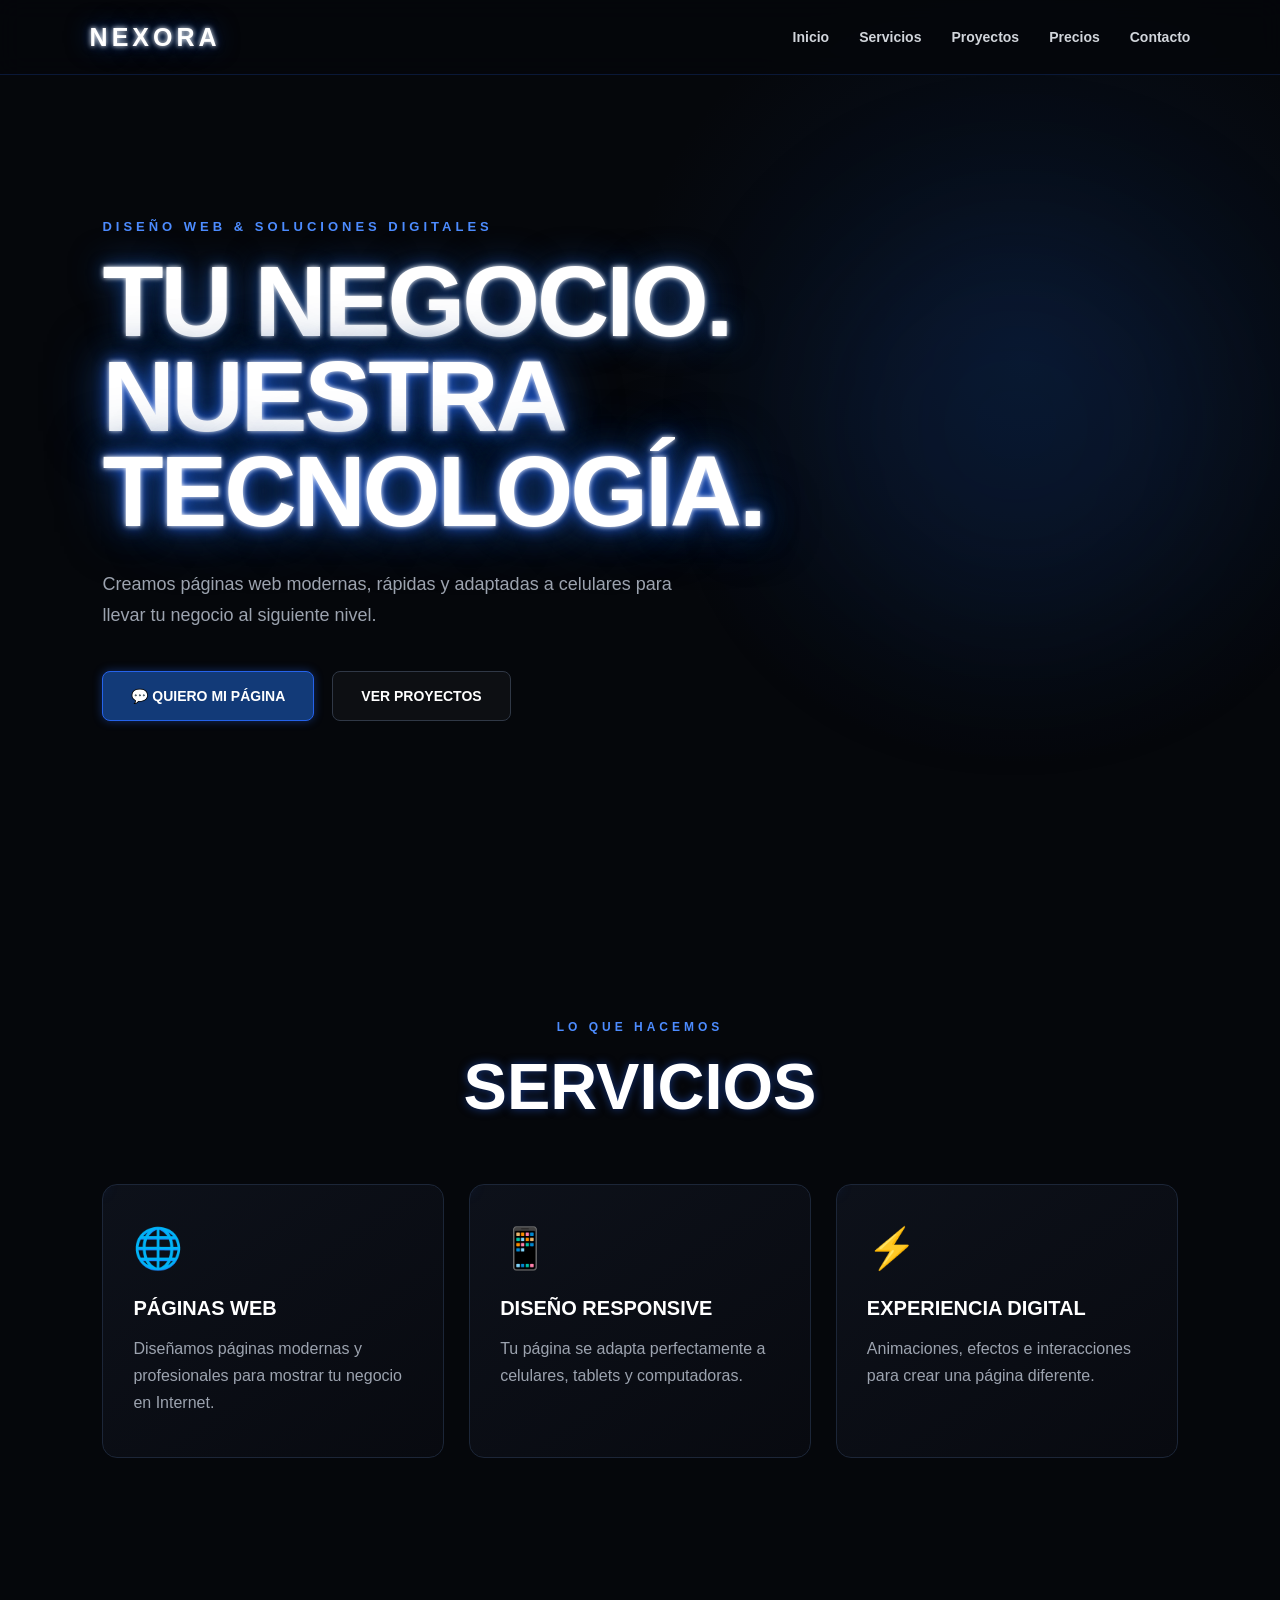
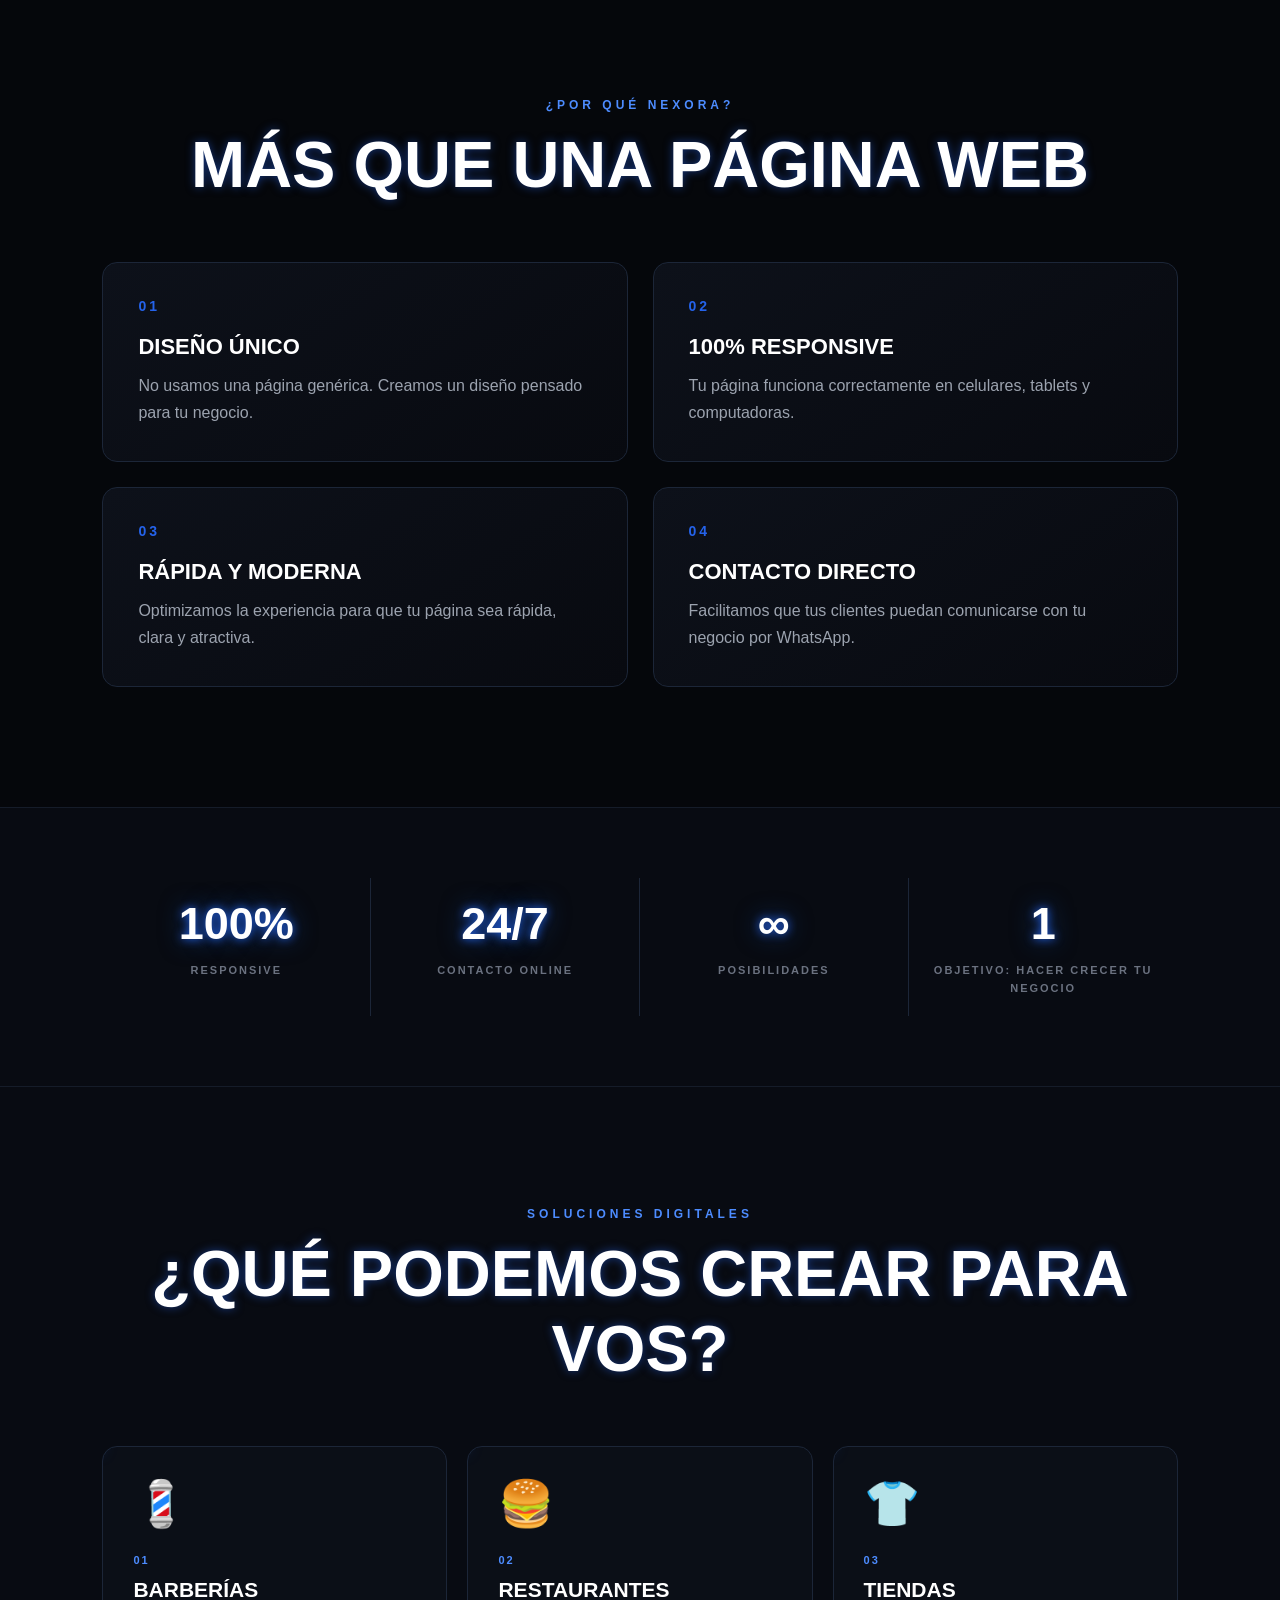
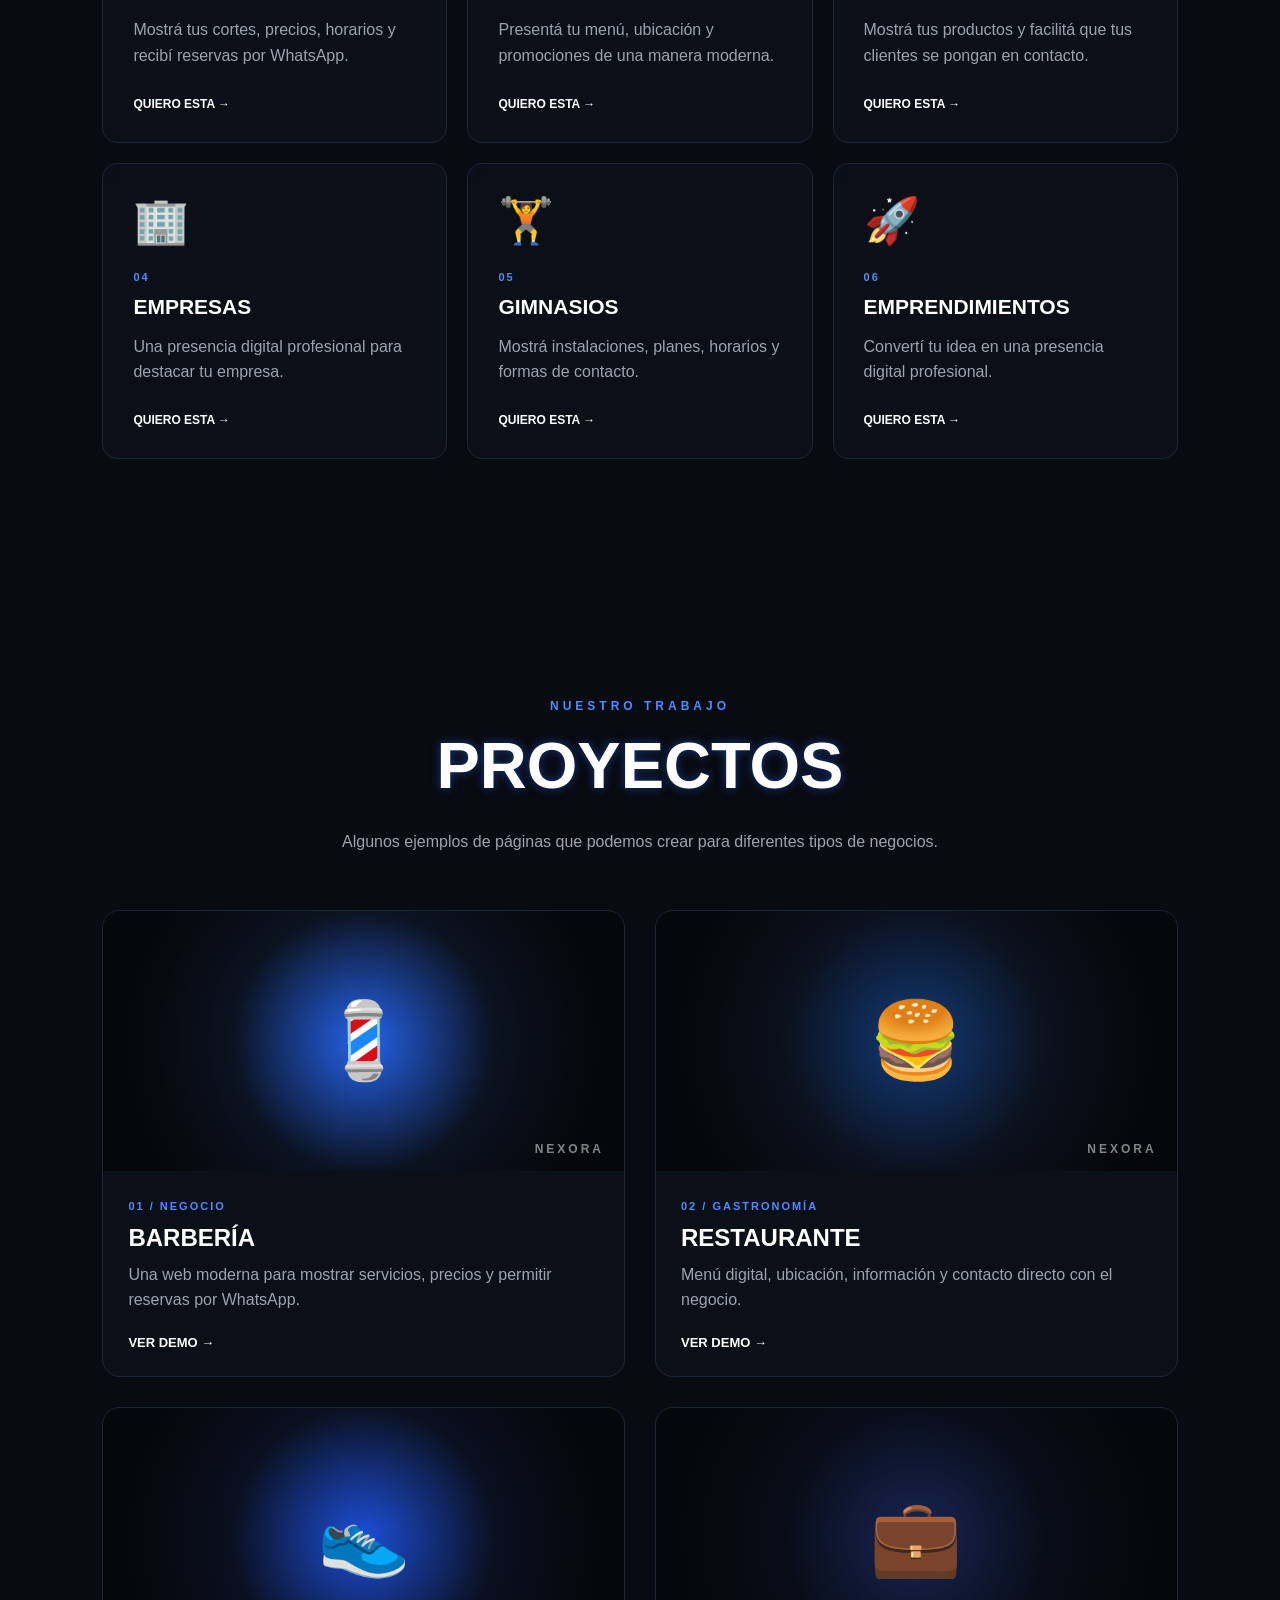
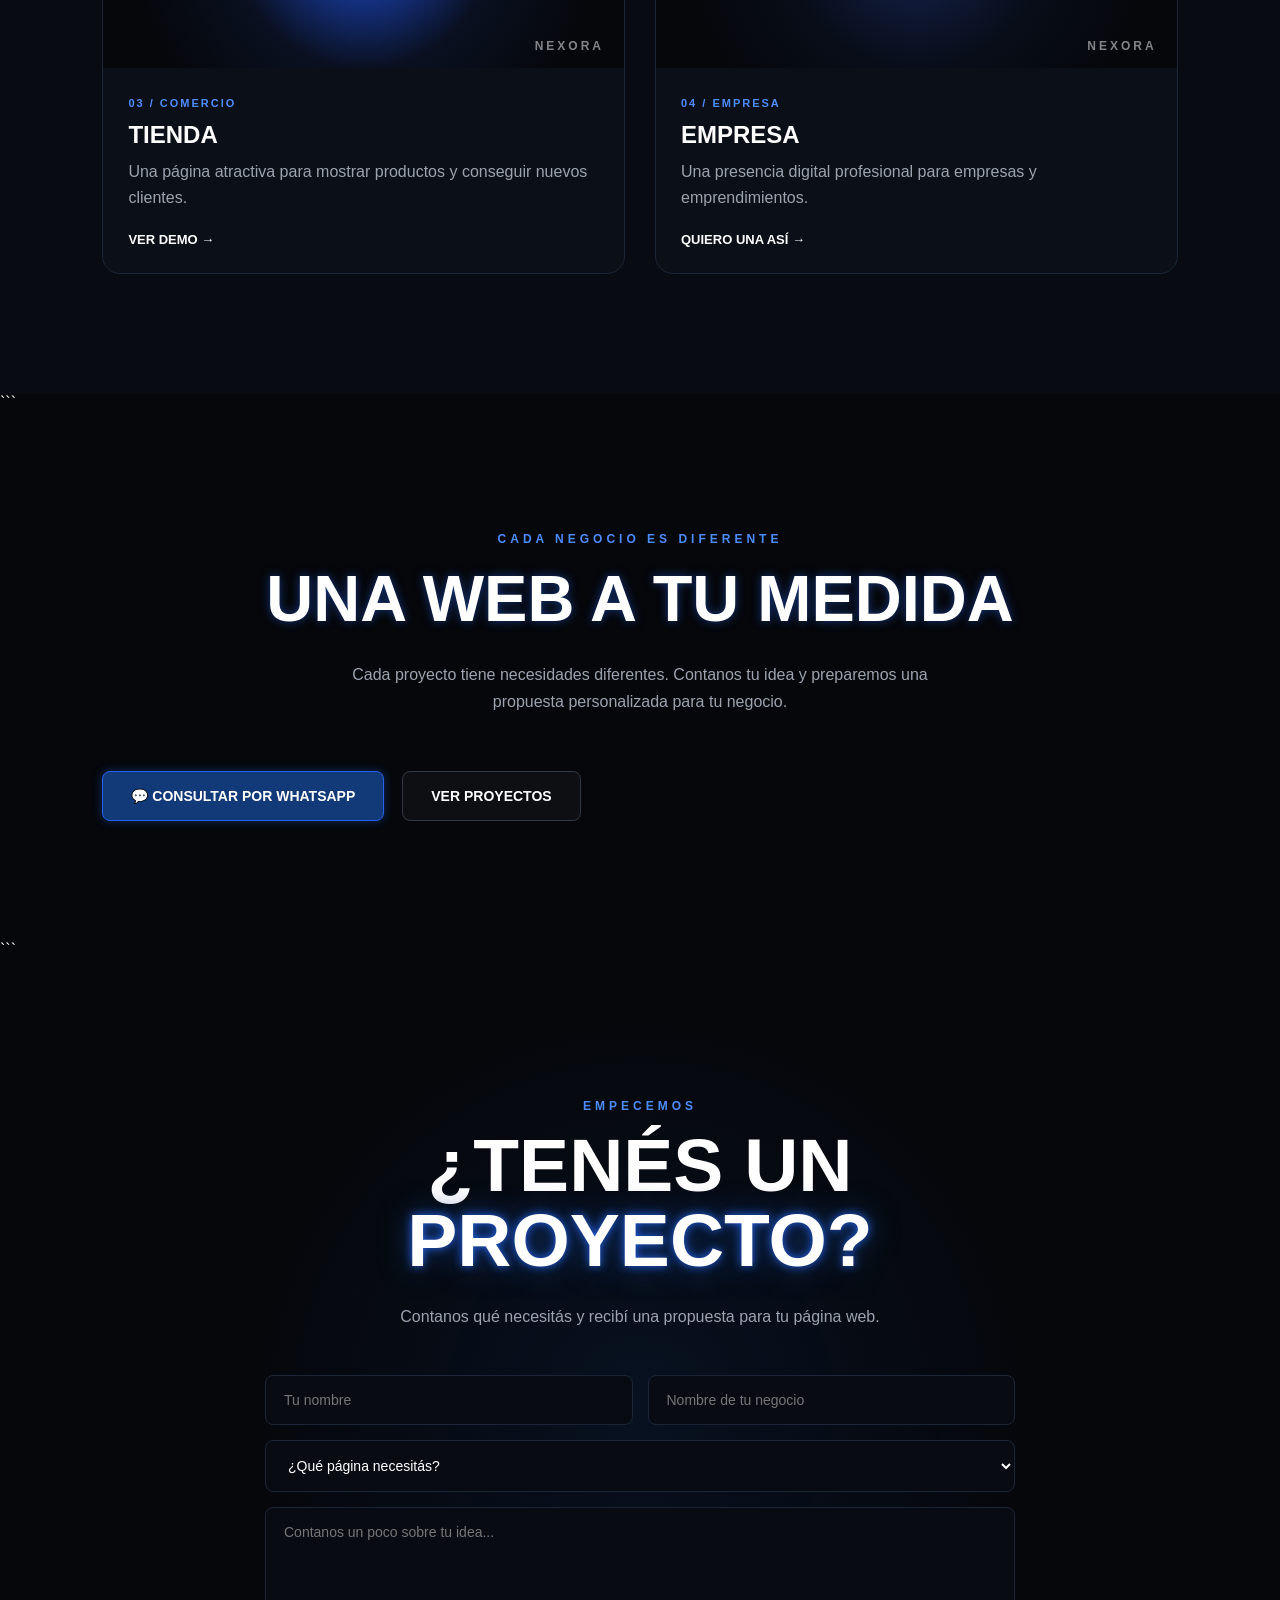
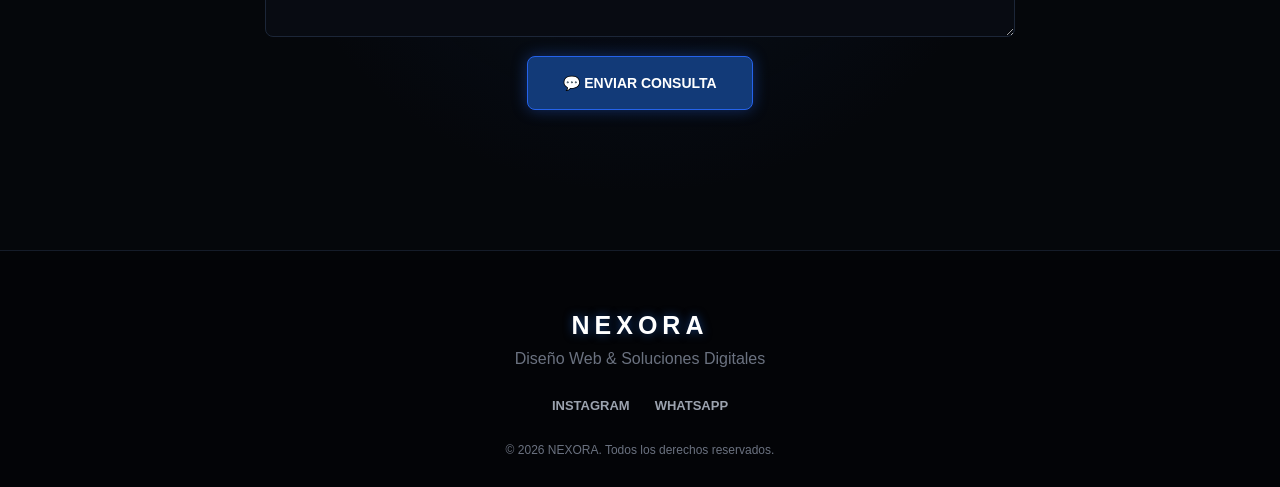
==== commit 33ad3563: "Update index.html" ====
--- a/index.html
+++ b/index.html
@@ -404,112 +404,40 @@
 
 </section>
 
-        <!-- PRECIOS -->
-        <section id="precios" class="section">
-
-            <p class="section-label">
-                PLANES
-            </p>
-
-            <h2>
-                PRECIOS
-            </h2>
-
-            <div class="pricing">
-
-                <article class="price-card">
-
-                    <h3>STARTER</h3>
-
-                    <div class="price">
-                        $50.000
-                    </div>
-
-                    <p>
-                        Página web básica y profesional.
-                    </p>
-
-                    <ul>
-                        <li>✓ Diseño personalizado</li>
-                        <li>✓ Adaptada a celular</li>
-                        <li>✓ Botón de WhatsApp</li>
-                        <li>✓ Instagram</li>
-                    </ul>
-
-                    <a
-                        href="https://wa.me/543813929798?text=Hola%20NEXORA,%20me%20interesa%20el%20plan%20STARTER."
-                        target="_blank"
-                        class="price-button">
-                        ELEGIR PLAN
-                    </a>
-
-                </article>
-
-
-                <article class="price-card featured">
-
-                    <div class="popular">
-                        MÁS ELEGIDO
-                    </div>
-
-                    <h3>PRO</h3>
-
-                    <div class="price">
-                        $80.000
-                    </div>
-
-                    <p>
-                        Página completa para tu negocio.
-                    </p>
-
-                    <ul>
-                        <li>✓ Todo lo de STARTER</li>
-                        <li>✓ Animaciones</li>
-                        <li>✓ Galería</li>
-                        <li>✓ Secciones personalizadas</li>
-                    </ul>
-
-                    <a
-                        href="https://wa.me/543813929798?text=Hola%20NEXORA,%20me%20interesa%20el%20plan%20PRO."
-                        target="_blank"
-                        class="price-button">
-                        ELEGIR PLAN
-                    </a>
-
-                </article>
-
-
-                <article class="price-card">
-
-                    <h3>PREMIUM</h3>
-
-                    <div class="price">
-                        $120.000
-                    </div>
-
-                    <p>
-                        Una experiencia web totalmente personalizada.
-                    </p>
-
-                    <ul>
-                        <li>✓ Diseño avanzado</li>
-                        <li>✓ Animaciones</li>
-                        <li>✓ Funciones personalizadas</li>
-                        <li>✓ Soporte</li>
-                    </ul>
-
-                    <a
-                        href="https://wa.me/543813929798?text=Hola%20NEXORA,%20me%20interesa%20el%20plan%20PREMIUM."
-                        target="_blank"
-                        class="price-button">
-                        ELEGIR PLAN
-                    </a>
-
-                </article>
-
-            </div>
-
-        </section>
+   ```
+    <!-- PROYECTOS PERSONALIZADOS -->
+    <section id="propuestas" class="section">
+
+        <p class="section-label">
+            CADA NEGOCIO ES DIFERENTE
+        </p>
+
+        <h2>
+            UNA WEB A TU MEDIDA
+        </h2>
+
+        <p class="projects-description">
+            Cada proyecto tiene necesidades diferentes.
+            Contanos tu idea y preparemos una propuesta
+            personalizada para tu negocio.
+        </p>
+
+        <div class="hero-buttons">
+            <a
+                href="https://wa.me/543813929798?text=Hola%20NEXORA,%20quiero%20consultar%20por%20una%20página%20web%20personalizada."
+                class="btn btn-primary"
+                target="_blank"
+                rel="noopener noreferrer">
+                💬 CONSULTAR POR WHATSAPP
+            </a>
+
+            <a href="#proyectos" class="btn btn-secondary">
+                VER PROYECTOS
+            </a>
+        </div>
+
+    </section>
+```
 
         <!-- CONTACTO -->
 <section id="contacto" class="contact">
@@ -570,30 +498,6 @@
 
         </select>
 
-        <select id="presupuesto" required>
-
-            <option value="" disabled selected>
-                Presupuesto aproximado
-            </option>
-
-            <option value="$50.000">
-                Hasta $50.000
-            </option>
-
-            <option value="$80.000">
-                Hasta $80.000
-            </option>
-
-            <option value="$120.000">
-                Hasta $120.000
-            </option>
-
-            <option value="A consultar">
-                A consultar
-            </option>
-
-        </select>
-
         <textarea
             id="mensaje"
             placeholder="Contanos un poco sobre tu idea..."
@@ -647,4 +551,4 @@
     <script src="script.js"></script>
 
 </body>
-</html>+</html>
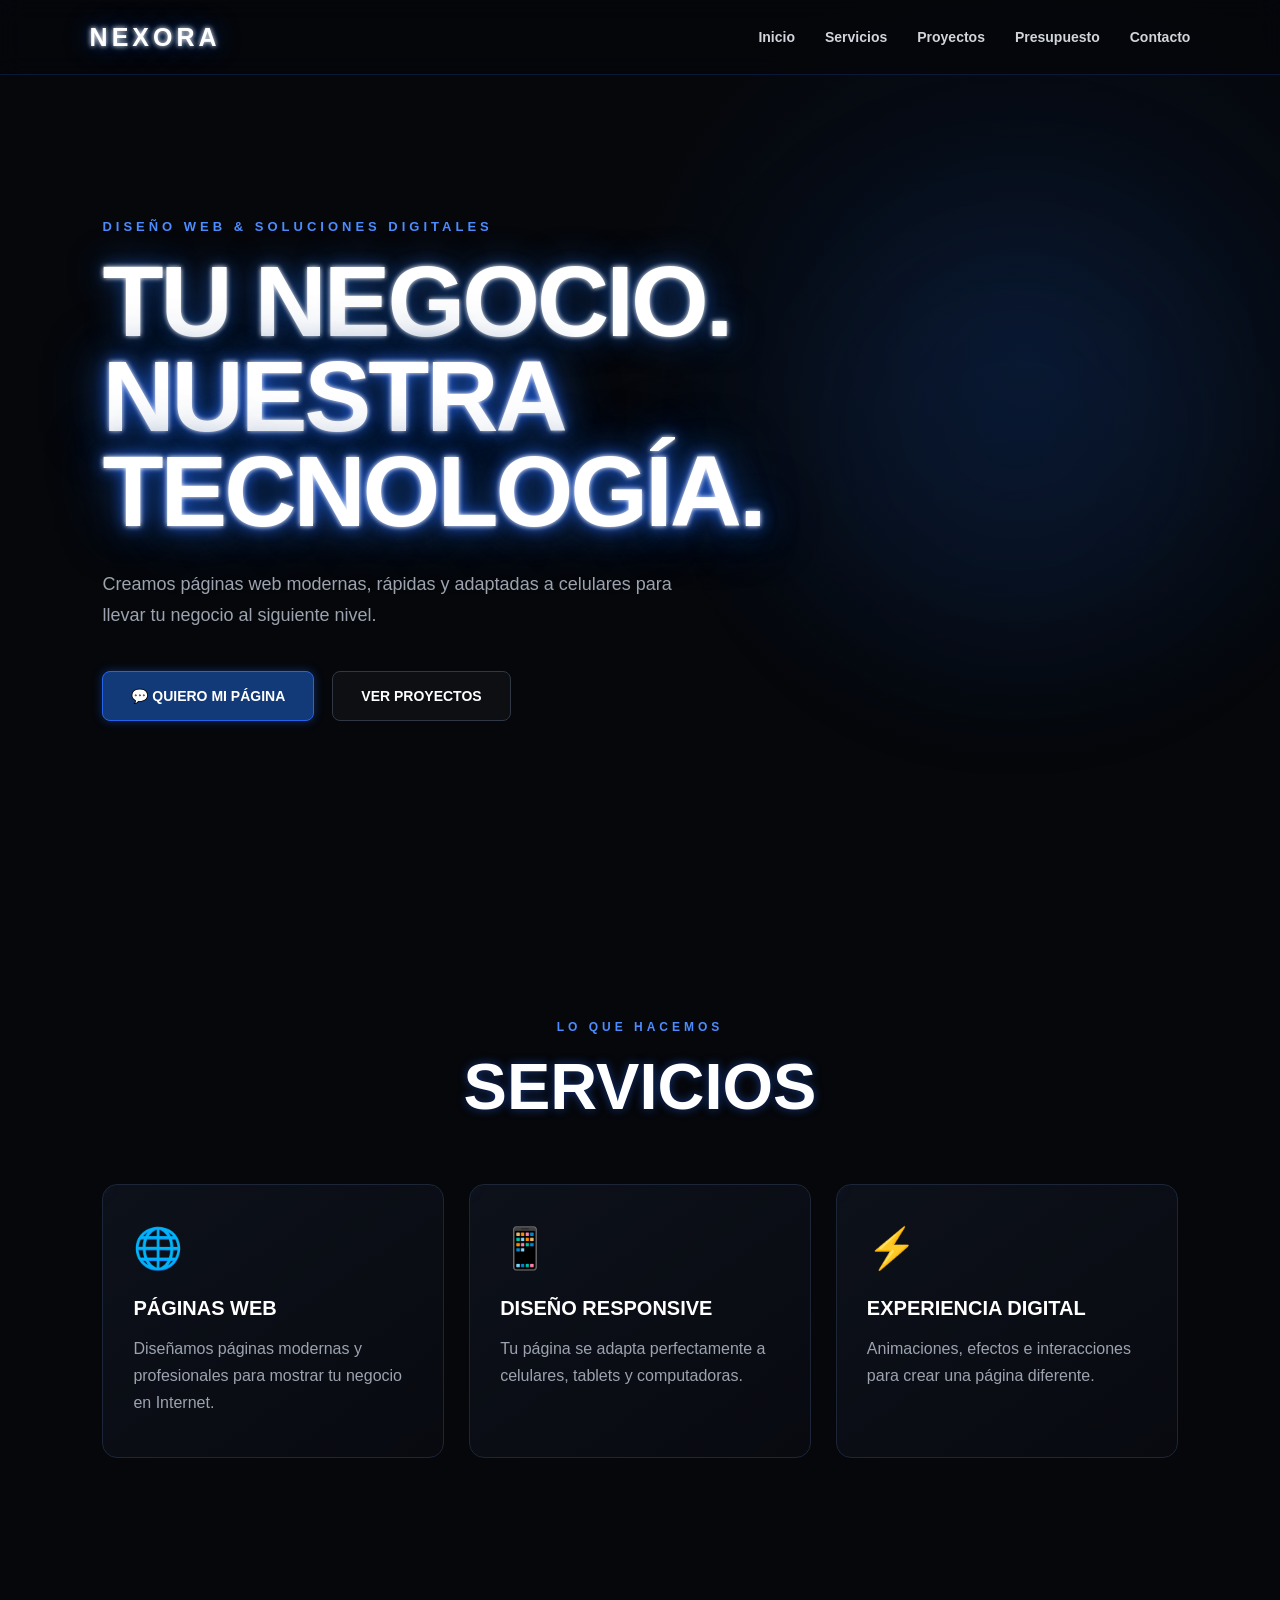
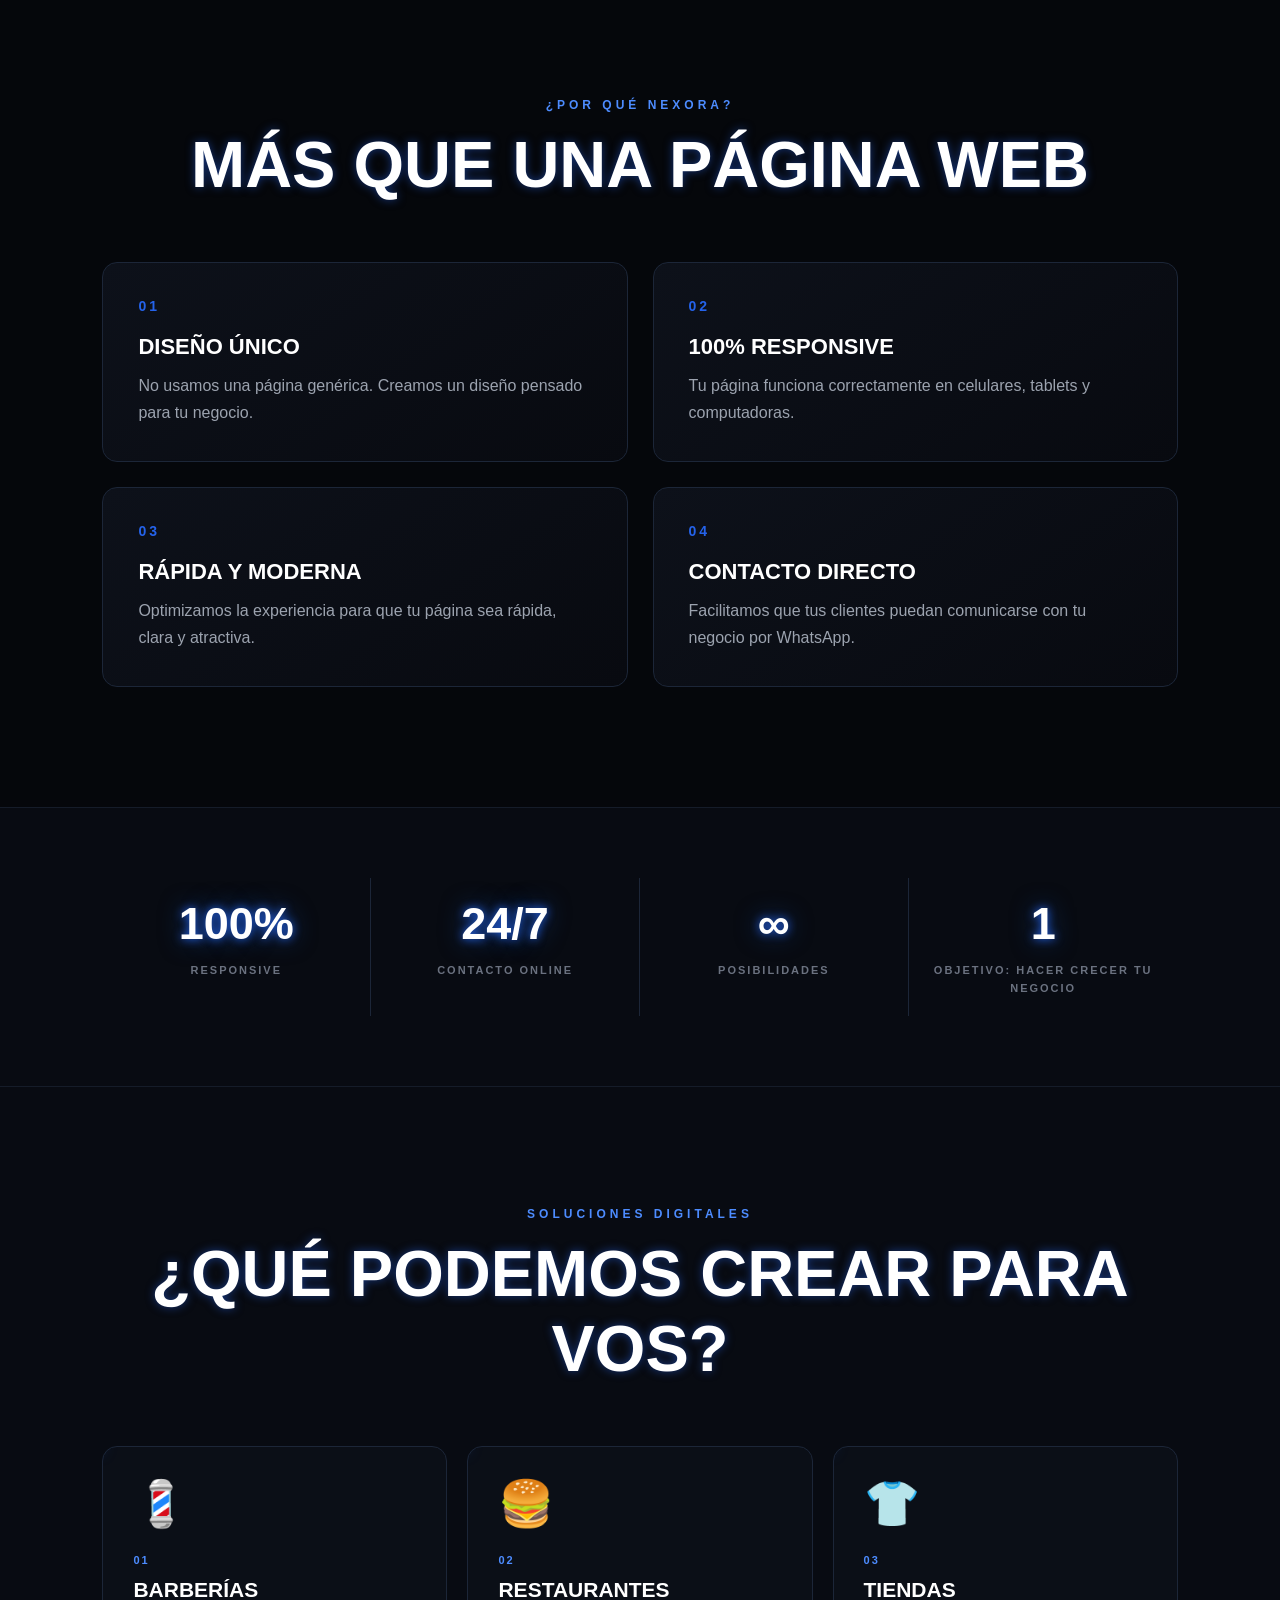
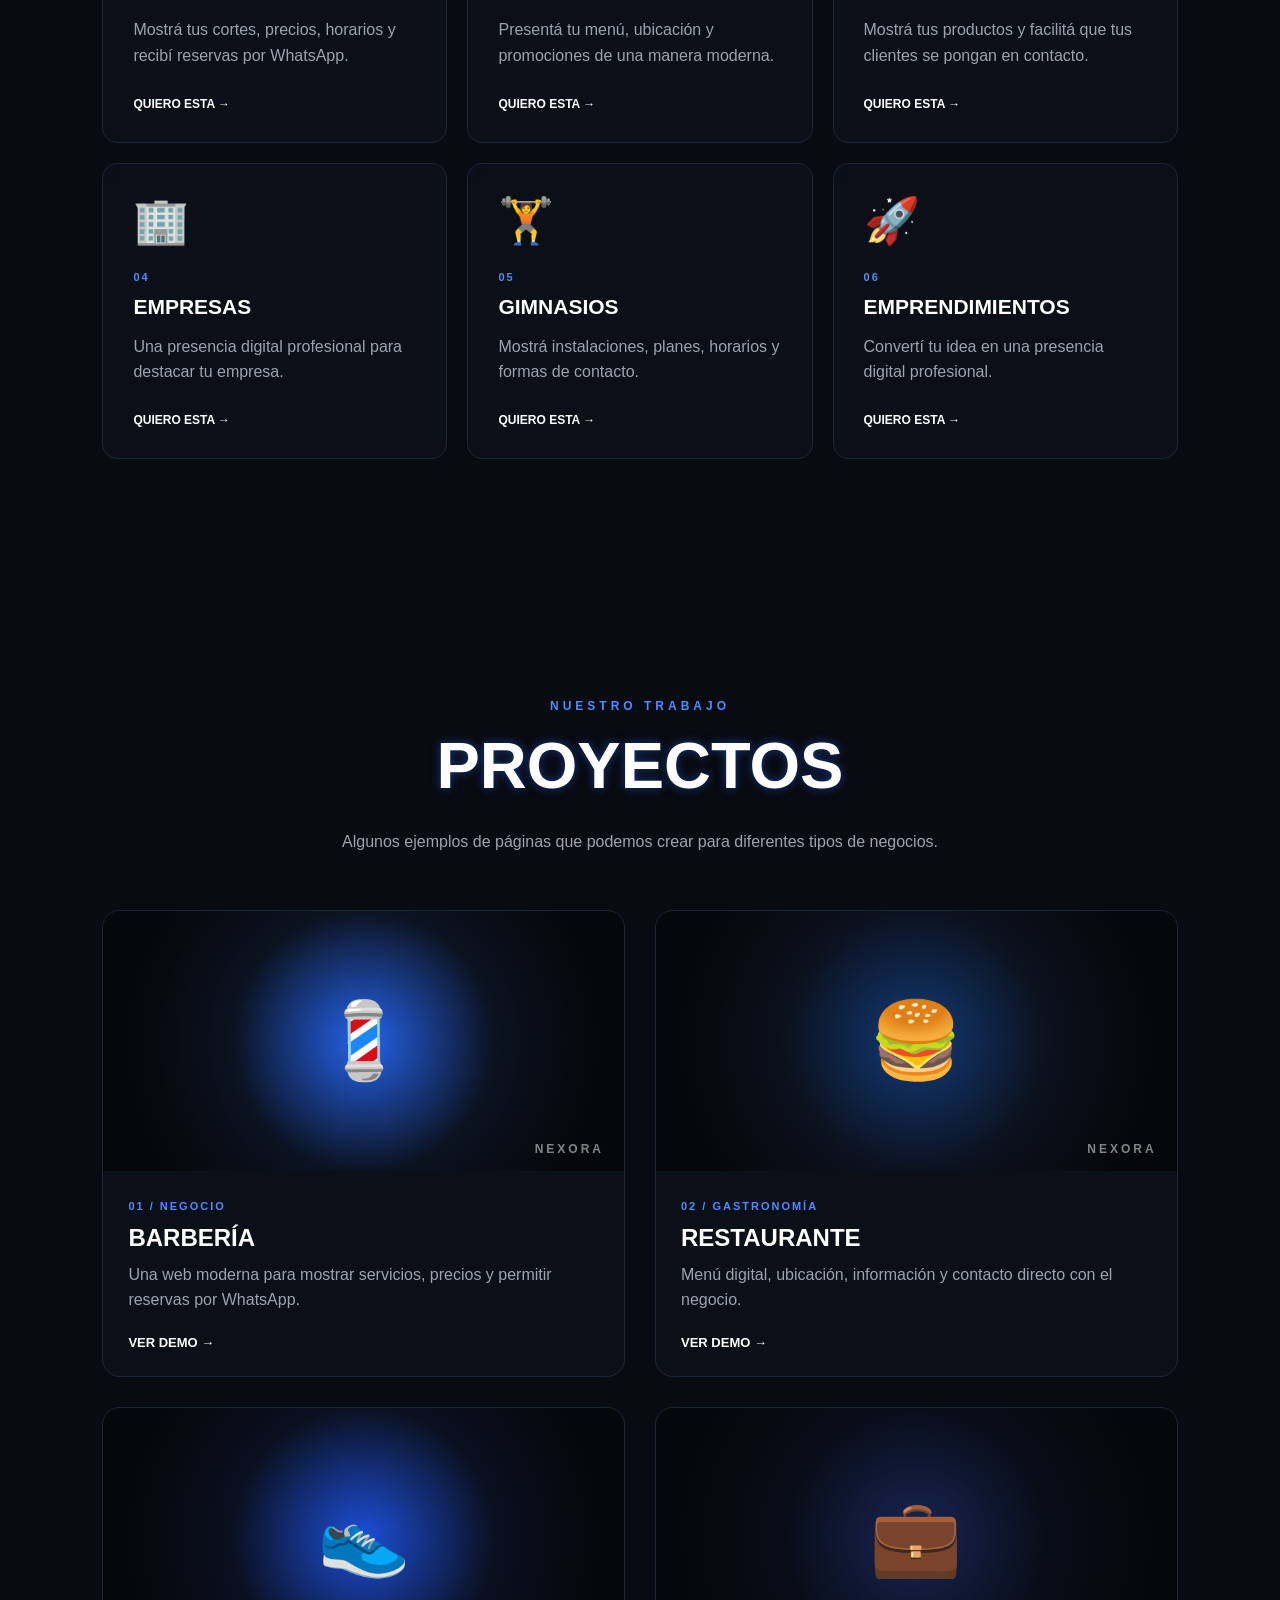
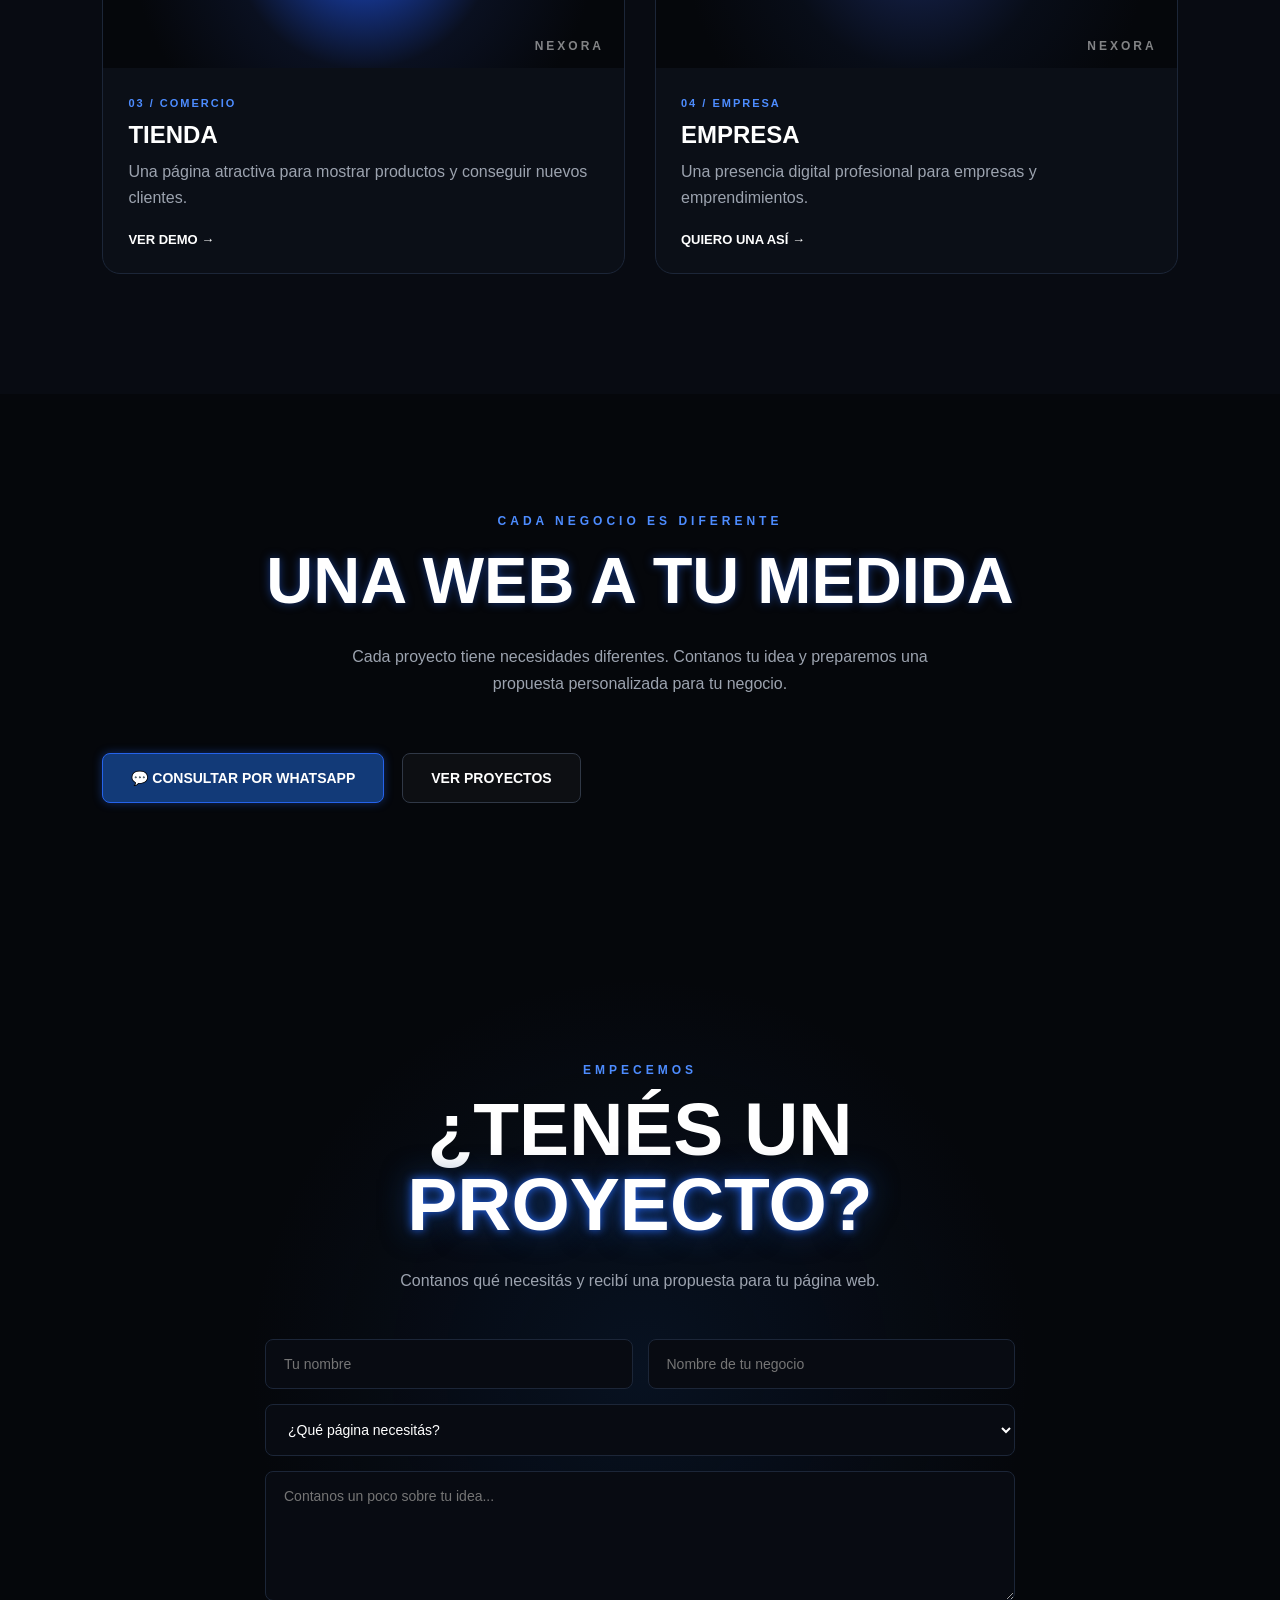
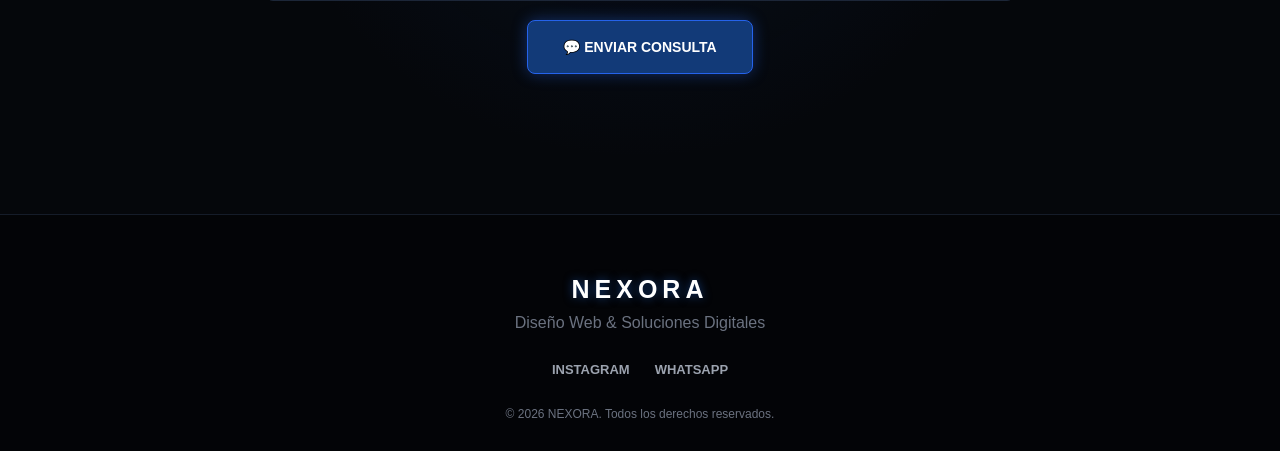
==== commit 4a86ca6b: "Update index.html" ====
--- a/index.html
+++ b/index.html
@@ -27,7 +27,7 @@
         <a href="#inicio">Inicio</a>
         <a href="#servicios">Servicios</a>
         <a href="#proyectos">Proyectos</a>
-        <a href="#precios">Precios</a>
+        <a href="#propuestas">Presupuesto</a>
         <a href="#contacto">Contacto</a>
 
     </nav>
@@ -404,7 +404,6 @@
 
 </section>
 
-   ```
     <!-- PROYECTOS PERSONALIZADOS -->
     <section id="propuestas" class="section">
 
@@ -437,7 +436,7 @@
         </div>
 
     </section>
-```
+
 
         <!-- CONTACTO -->
 <section id="contacto" class="contact">
